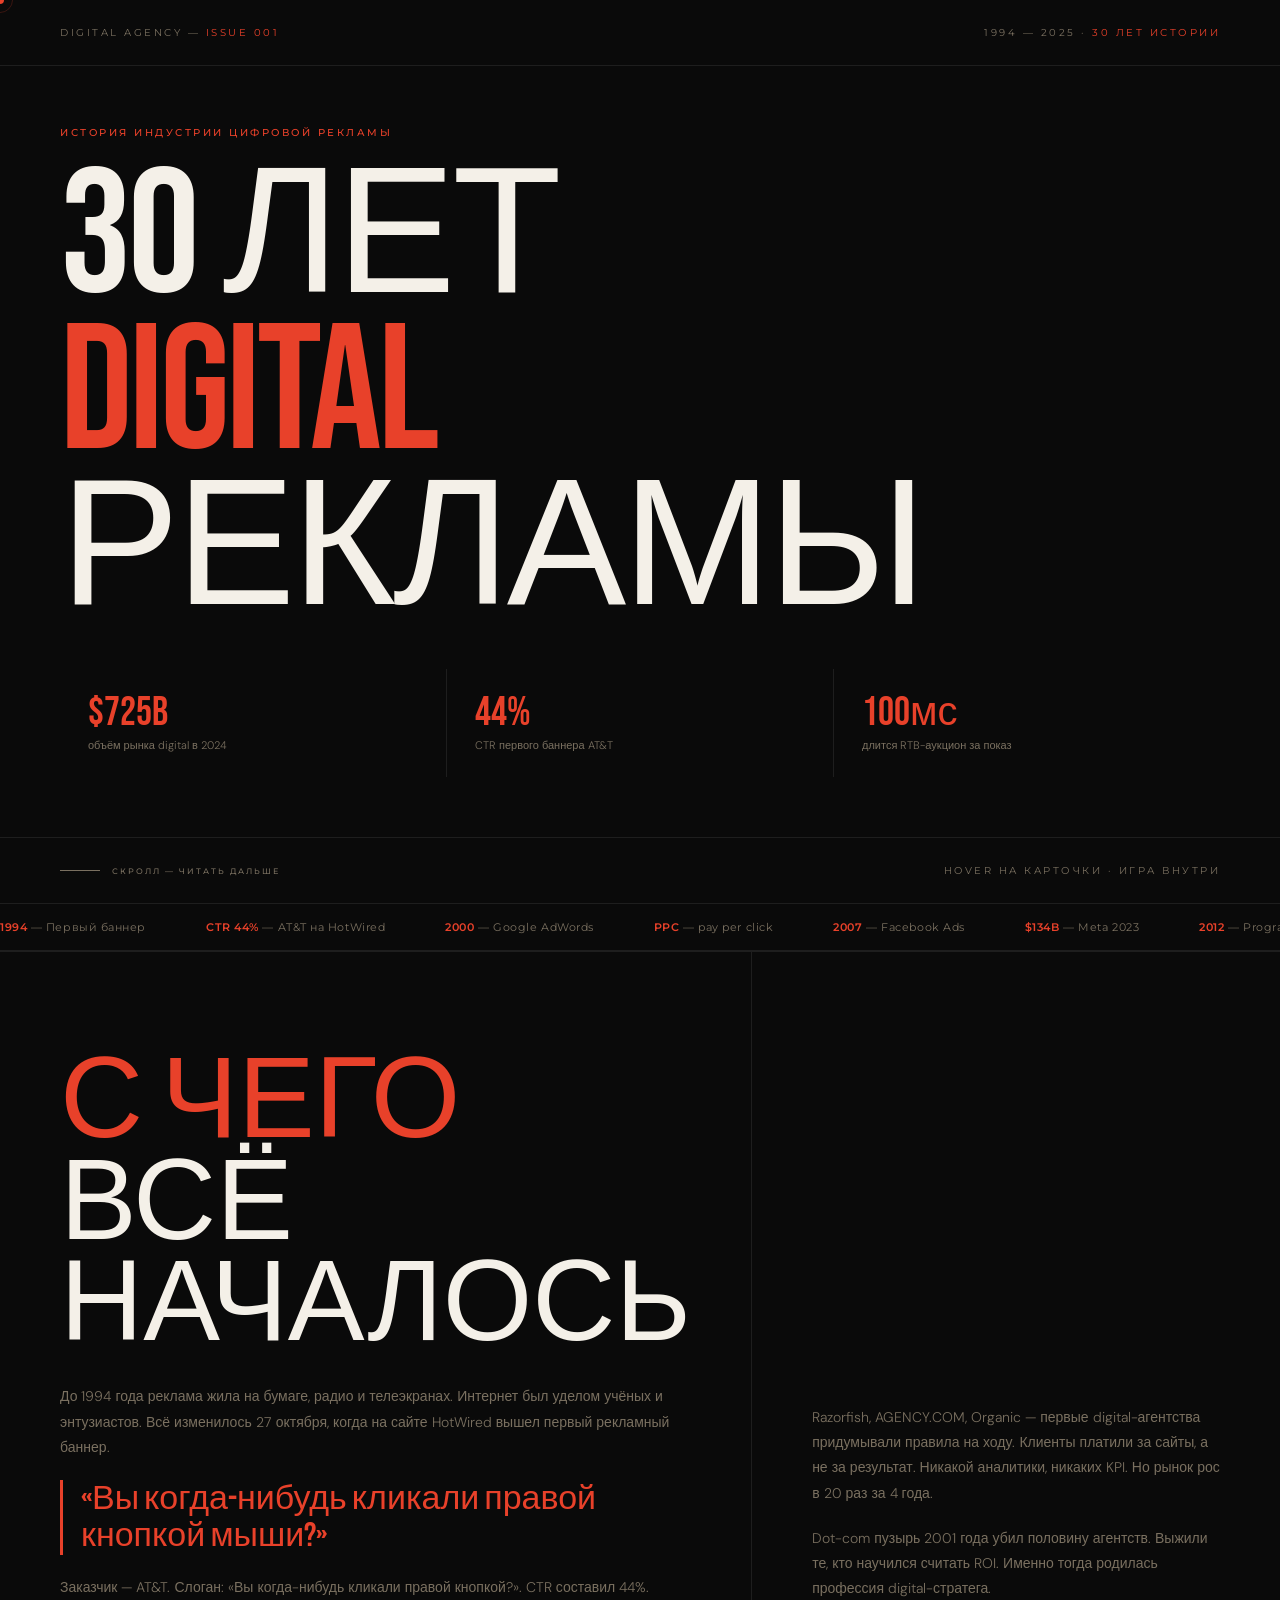
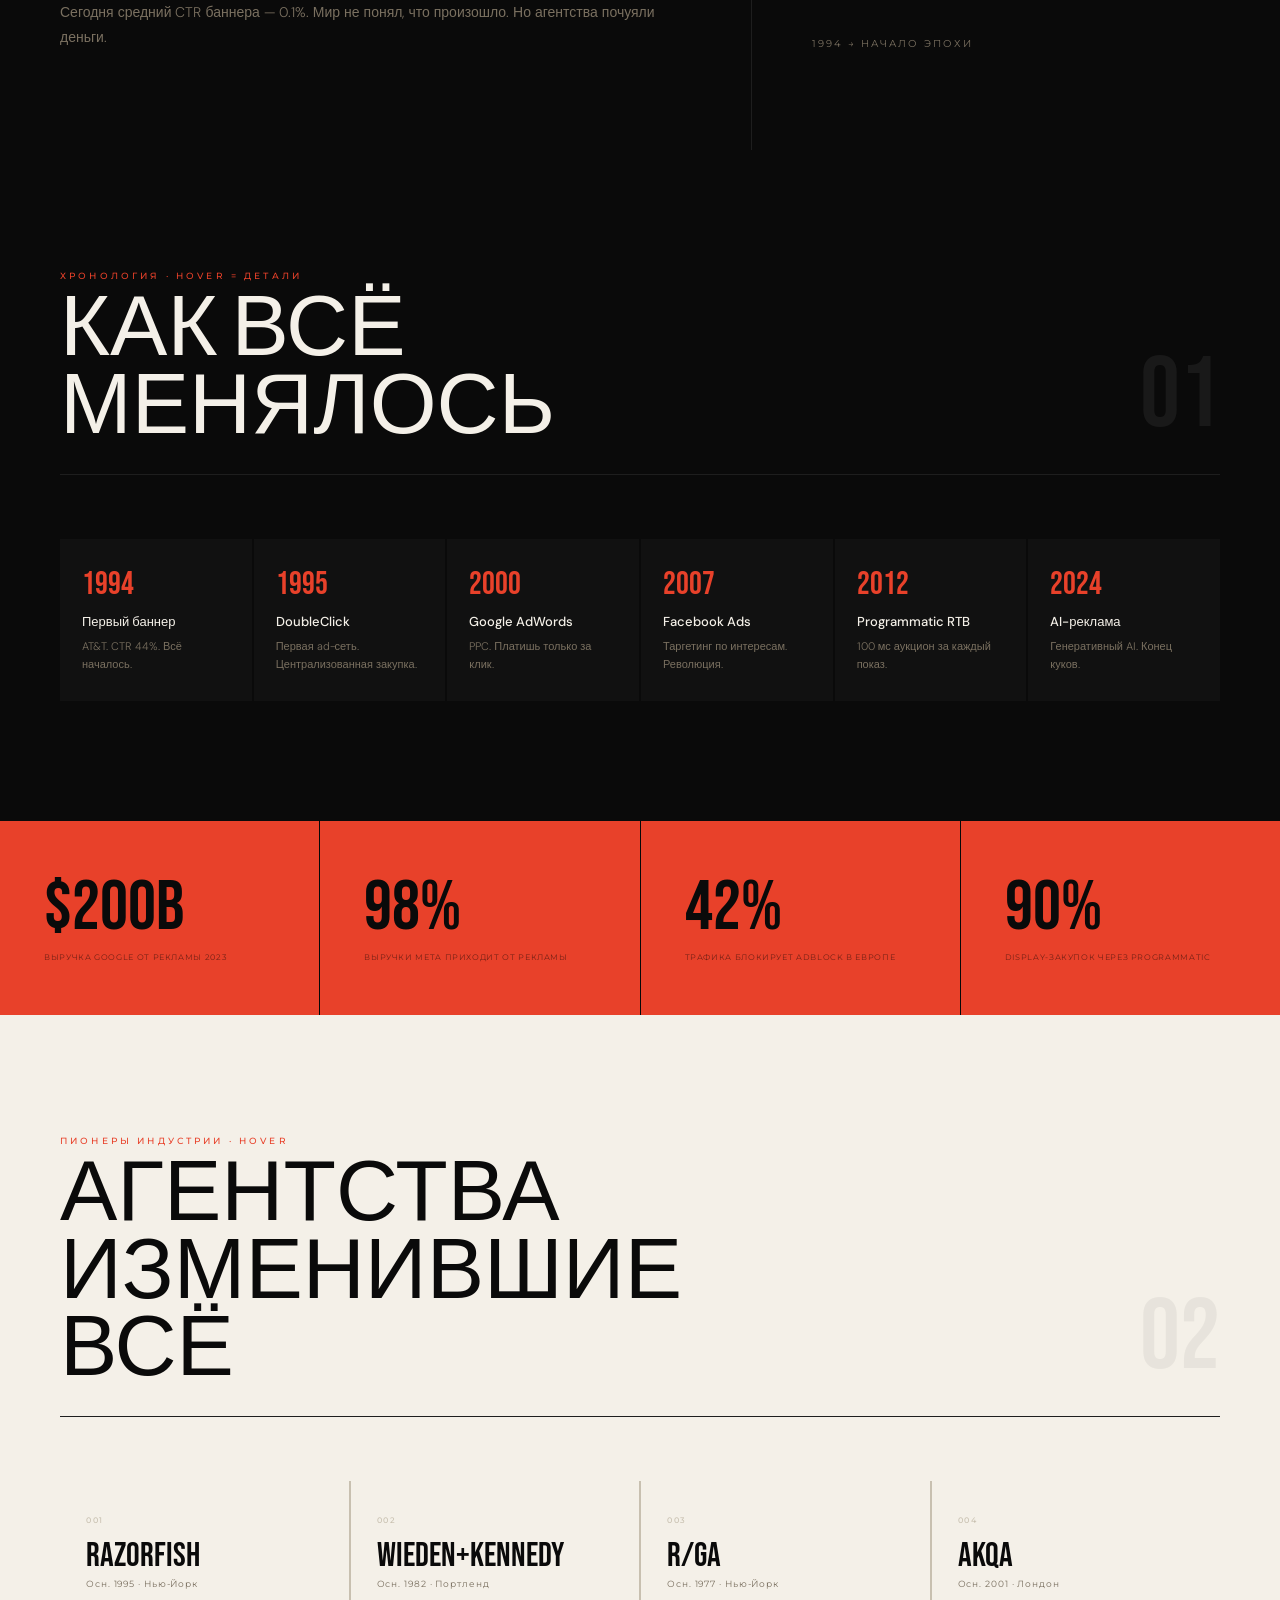
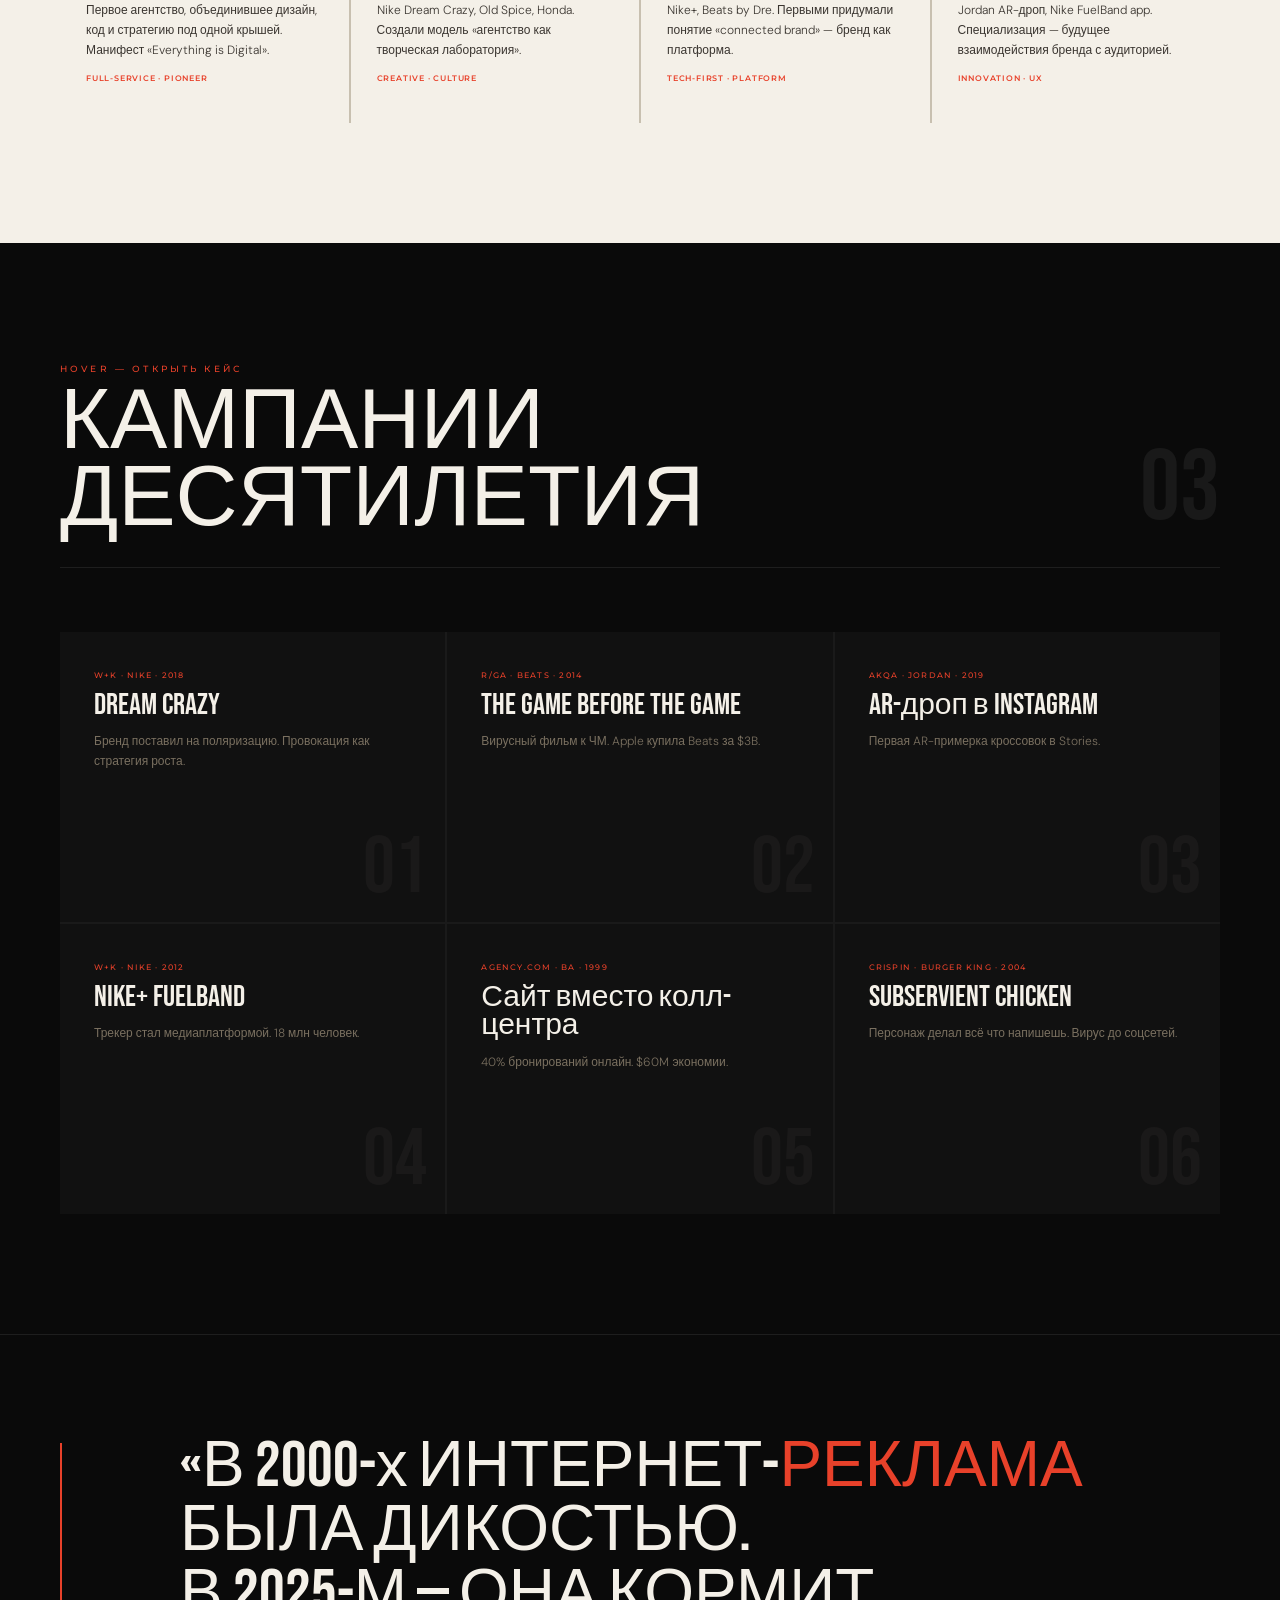
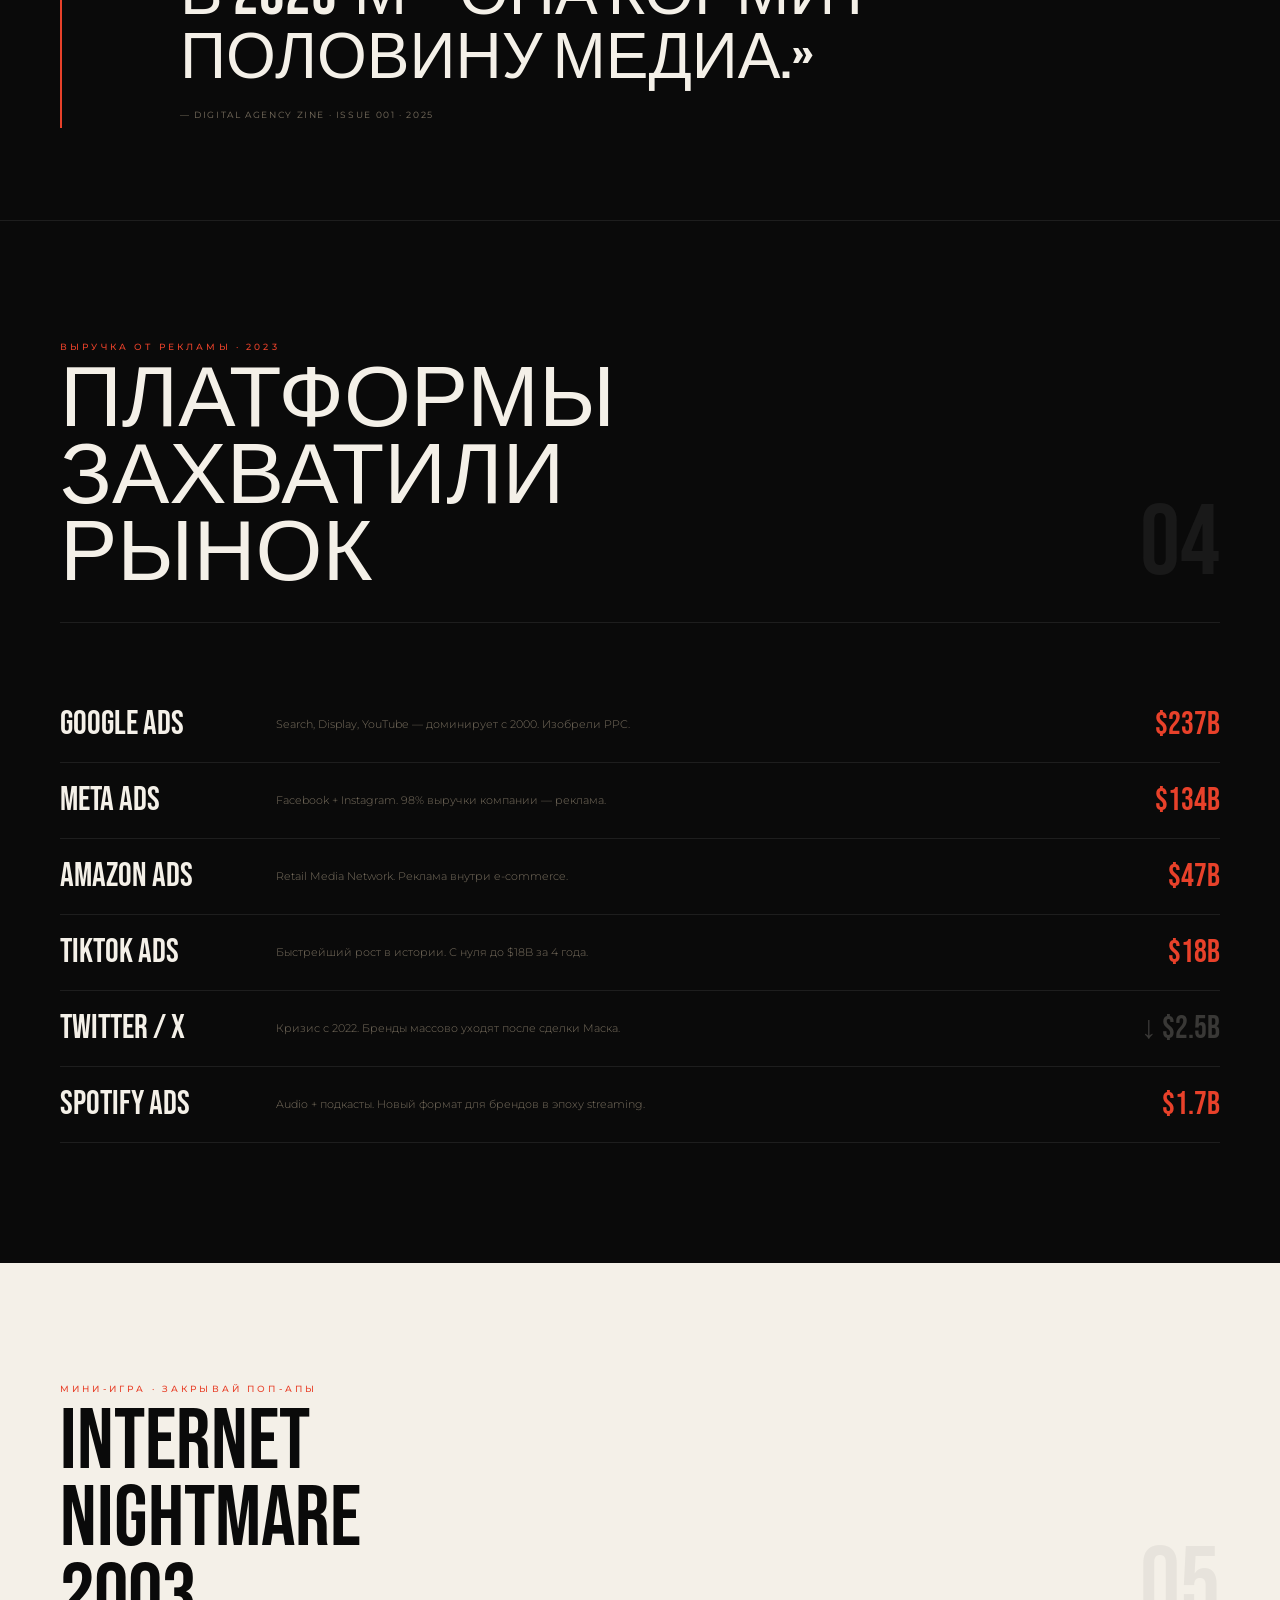
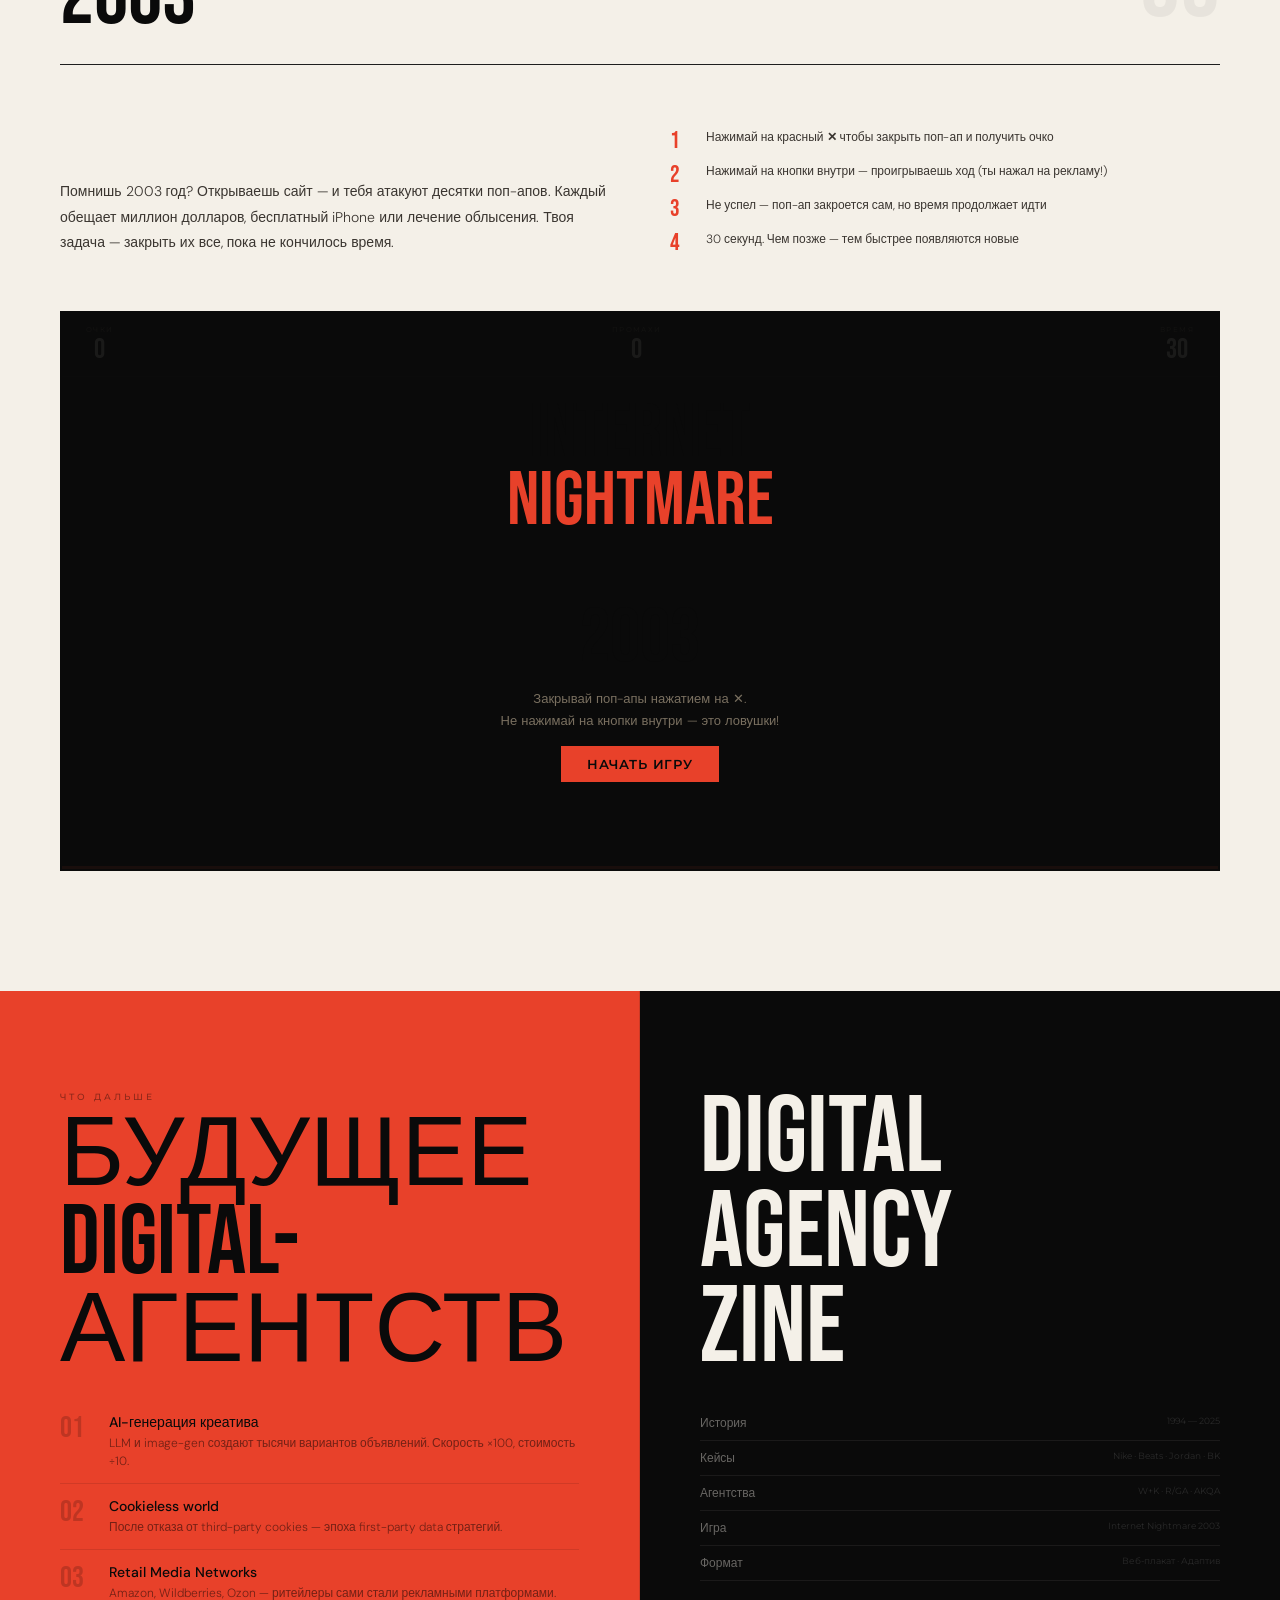
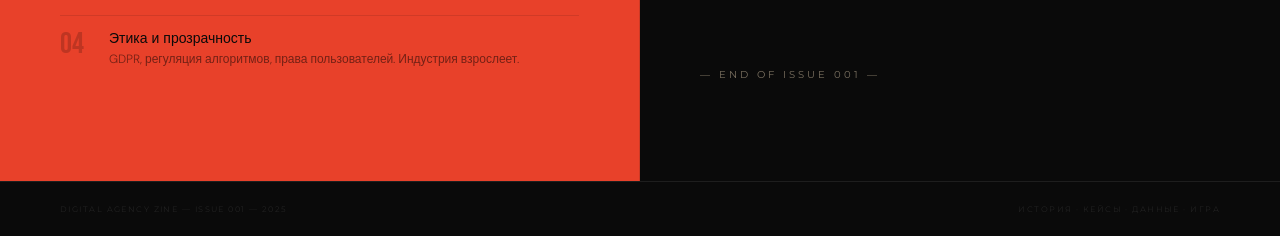
==== i1ndex.html @ 1507e6a8 "Rename index.html to i1ndex.html" ====
<!DOCTYPE html>
<html lang="ru">
<head>
<meta charset="UTF-8">
<meta name="viewport" content="width=device-width, initial-scale=1.0">
<title>30 лет Digital-рекламы</title>
<link href="https://fonts.googleapis.com/css2?family=Bebas+Neue&family=DM+Mono:wght@300;400;500&family=DM+Sans:ital,opsz,wght@0,9..40,300;0,9..40,400;0,9..40,500;1,9..40,300&family=Montserrat:wght@300;400;500;600&display=swap" rel="stylesheet">
<style>
/* ══ RESET ══ */
:root{--ink:#0a0a0a;--paper:#f4f0e8;--accent:#e8412a;--dim:#7a7060;--mid:#c8c0b0}
*{margin:0;padding:0;box-sizing:border-box}
html{scroll-behavior:smooth}
body{background:var(--ink);font-family:'DM Sans',sans-serif;color:var(--paper);overflow-x:hidden}

/* ══ CURSOR ══ */
.cur,.cur-t{position:fixed;border-radius:50%;pointer-events:none;z-index:9999;transform:translate(-50%,-50%)}
.cur{width:8px;height:8px;background:var(--accent);transition:width .18s,height .18s}
.cur.big{width:44px;height:44px;background:transparent;border:1.5px solid var(--accent)}
.cur-t{width:26px;height:26px;border:1px solid rgba(232,65,42,.22);transition:left .09s,top .09s}

/* ══ REVEAL ══ */
.rv{opacity:0;transform:translateY(26px);transition:opacity .7s,transform .7s}
.rv.on{opacity:1;transform:none}
.d1{transition-delay:.1s}.d2{transition-delay:.2s}.d3{transition-delay:.3s}
.d4{transition-delay:.4s}.d5{transition-delay:.5s}

/* ══ SHARED ══ */
.kicker{font-family:'Montserrat',sans-serif;font-size:9px;letter-spacing:.35em;color:var(--accent);text-transform:uppercase;margin-bottom:10px;font-weight:500}
.sec-title{font-family:'Bebas Neue',sans-serif;font-size:clamp(46px,7vw,86px);line-height:.9;color:var(--paper)}
.sec-hdr{display:flex;justify-content:space-between;align-items:flex-end;margin-bottom:64px;padding-bottom:28px;border-bottom:1px solid #1e1e1e}
.sec-num{font-family:'Bebas Neue',sans-serif;font-size:100px;color:#191919;line-height:1}
.body-t{font-size:14px;font-weight:300;line-height:1.8;color:var(--dim)}
.mono{font-family:'Montserrat',sans-serif;font-weight:400}

/* ══ HERO ══ */
.hero{min-height:100vh;display:flex;flex-direction:column}
.hero-bar{display:flex;justify-content:space-between;align-items:center;padding:26px 60px;border-bottom:1px solid #1e1e1e}
.hero-lbl{font-family:'Montserrat',sans-serif;font-size:10px;letter-spacing:.25em;color:var(--dim);text-transform:uppercase;font-weight:400}
.hero-lbl span{color:var(--accent)}
.hero-main{flex:1;display:flex;flex-direction:column;justify-content:center;padding:60px}
.hero-kick{font-family:'Montserrat',sans-serif;font-size:10px;letter-spacing:.25em;color:var(--accent);text-transform:uppercase;margin-bottom:22px;opacity:0;animation:fu .8s .2s forwards;font-weight:500}
.hero-h{font-family:'Bebas Neue',sans-serif;font-size:clamp(72px,14vw,198px);line-height:.87;letter-spacing:-.02em;color:var(--paper);opacity:0;animation:fu .9s .4s forwards}
.hero-h em{color:var(--accent);font-style:normal}
.hero-grid{margin-top:40px;display:grid;grid-template-columns:repeat(3,1fr);gap:1px;background:#1e1e1e;opacity:0;animation:fu .8s .7s forwards}
.hero-cell{background:var(--ink);padding:24px 28px}
.hero-cell-n{font-family:'Bebas Neue',sans-serif;font-size:40px;color:var(--accent);line-height:1}
.hero-cell-l{font-size:11px;font-weight:300;color:var(--dim);margin-top:4px;line-height:1.5}
.hero-foot{padding:26px 60px;border-top:1px solid #1e1e1e;display:flex;justify-content:space-between;align-items:center;opacity:0;animation:fu .6s 1s forwards}
.scroll-hint{font-family:'Montserrat',sans-serif;font-size:8px;letter-spacing:.25em;color:var(--dim);text-transform:uppercase;display:flex;align-items:center;gap:12px;font-weight:500}
.s-line{width:40px;height:1px;background:var(--dim);animation:sl 2s 1.5s infinite}
@keyframes sl{0%,100%{width:40px;opacity:1}50%{width:80px;opacity:.4}}
@keyframes fu{from{opacity:0;transform:translateY(22px)}to{opacity:1;transform:none}}

/* ══ INTRO SPLIT ══ */
.intro{display:grid;grid-template-columns:1fr 1fr;border-top:1px solid #1e1e1e}
.intro-l{padding:100px 60px;border-right:1px solid #1e1e1e}
.intro-r{padding:100px 60px;display:flex;flex-direction:column;justify-content:flex-end;gap:20px}
.big-q{font-family:'Bebas Neue',sans-serif;font-size:clamp(56px,9vw,120px);line-height:.88;margin-bottom:28px}
.big-q em{color:var(--accent);font-style:normal}
.pull{font-family:'Bebas Neue',sans-serif;font-size:clamp(20px,2.8vw,34px);line-height:1.1;color:var(--accent);border-left:3px solid var(--accent);padding-left:18px;margin:20px 0}

/* ══ TIMELINE ══ */
.tl-sec{padding:120px 60px}
.tl-grid{display:grid;grid-template-columns:repeat(6,1fr);gap:2px}
.tl-c{background:#111;padding:28px 22px;cursor:none;transition:background .3s;border-top:2px solid transparent}
.tl-c:hover{border-top-color:var(--accent);background:#181818}
.tl-y{font-family:'Bebas Neue',sans-serif;font-size:32px;color:var(--accent);line-height:1;margin-bottom:12px}
.tl-e{font-size:13px;font-weight:500;color:var(--paper);margin-bottom:8px}
.tl-d{font-size:11px;font-weight:300;color:var(--dim);line-height:1.6}

/* TL Popup */
.tlp{position:fixed;background:var(--paper);color:var(--ink);padding:30px;width:310px;z-index:500;display:none;box-shadow:0 20px 60px rgba(0,0,0,.6);pointer-events:none}
.tlp.on{display:block}
.tlp-y{font-family:'Bebas Neue',sans-serif;font-size:50px;color:var(--accent);line-height:1}
.tlp-t{font-family:'Bebas Neue',sans-serif;font-size:22px;color:var(--ink);margin-bottom:10px}
.tlp-b{font-size:12px;font-weight:300;line-height:1.7;color:#3a3530}
.tlp-tag{font-family:'Montserrat',sans-serif;font-size:8px;letter-spacing:.2em;color:var(--accent);text-transform:uppercase;margin-top:14px;font-weight:500}

/* ══ STATS BAND ══ */
.sband{display:grid;grid-template-columns:repeat(4,1fr);gap:1px;background:rgba(0,0,0,.2)}
.sc{background:var(--accent);padding:52px 44px;cursor:none;transition:background .3s}
.sc:hover{background:#d03020}
.sc-n{font-family:'Bebas Neue',sans-serif;font-size:clamp(44px,6vw,70px);color:var(--ink);line-height:1}
.sc-l{font-family:'Montserrat',sans-serif;font-size:8px;color:rgba(0,0,0,.5);text-transform:uppercase;letter-spacing:.08em;margin-top:8px;line-height:1.5;font-weight:400}

/* ══ AGENCIES ══ */
.ag-sec{padding:120px 60px;background:var(--paper);color:var(--ink)}
.ag-sec .sec-title{color:var(--ink)}
.ag-sec .sec-num{color:rgba(0,0,0,.05)}
.ag-grid{display:grid;grid-template-columns:repeat(4,1fr);gap:2px;background:var(--mid)}
.ag-c{background:var(--paper);padding:34px 26px;cursor:none;border-bottom:3px solid transparent;transition:all .3s}
.ag-c:hover{background:var(--ink);border-bottom-color:var(--accent)}
.ag-c:hover .ag-name{color:var(--paper)}
.ag-c:hover .ag-desc{color:rgba(244,240,232,.55)}
.ag-c:hover .ag-year{color:var(--dim)}
.ag-num{font-family:'Montserrat',sans-serif;font-size:8px;color:var(--mid);letter-spacing:.2em;margin-bottom:14px;font-weight:500}
.ag-name{font-family:'Bebas Neue',sans-serif;font-size:clamp(22px,2.8vw,34px);line-height:1;color:var(--ink);margin-bottom:5px;transition:color .3s}
.ag-year{font-family:'Montserrat',sans-serif;font-size:9px;color:var(--dim);letter-spacing:.1em;margin-bottom:12px;transition:color .3s;font-weight:400}
.ag-desc{font-size:12px;font-weight:300;line-height:1.65;color:#3a3530;transition:color .3s}
.ag-tag{display:inline-block;margin-top:12px;font-family:'Montserrat',sans-serif;font-size:8px;color:var(--accent);letter-spacing:.1em;text-transform:uppercase;font-weight:600}

/* ══ CASES ══ */
.cases-sec{padding:120px 60px}
.c-grid{display:grid;grid-template-columns:repeat(3,1fr);gap:2px;background:#1a1a1a}
.cc{background:#111;padding:38px 34px;cursor:none;position:relative;overflow:hidden;min-height:290px}
.cc-rev{position:absolute;inset:0;background:var(--accent);color:var(--ink);padding:34px;transform:translateY(100%);transition:transform .44s cubic-bezier(.16,1,.3,1);display:flex;flex-direction:column;justify-content:space-between}
.cc:hover .cc-rev,.cc.op .cc-rev{transform:none}
.cc-bgn{font-family:'Bebas Neue',sans-serif;font-size:80px;color:rgba(244,240,232,.04);line-height:1;position:absolute;bottom:14px;right:18px}
.cc-tag{font-family:'Montserrat',sans-serif;font-size:8px;letter-spacing:.15em;color:var(--accent);text-transform:uppercase;margin-bottom:11px;font-weight:500}
.cc-title{font-family:'Bebas Neue',sans-serif;font-size:clamp(20px,2.4vw,30px);line-height:.95;margin-bottom:13px;color:var(--paper)}
.cc-teaser{font-size:12px;font-weight:300;line-height:1.65;color:var(--dim)}
.cc-rev-tag{font-family:'Montserrat',sans-serif;font-size:8px;color:rgba(0,0,0,.45);letter-spacing:.15em;text-transform:uppercase;margin-bottom:8px;font-weight:500}
.cc-rev-title{font-family:'Bebas Neue',sans-serif;font-size:clamp(22px,2.8vw,36px);line-height:.9;color:var(--ink);margin-bottom:12px}
.cc-rev-body{font-size:12px;font-weight:300;line-height:1.7;color:rgba(0,0,0,.65)}
.cc-mets{display:flex;gap:18px;padding-top:14px;border-top:1px solid rgba(0,0,0,.18)}
.cc-m-n{font-family:'Bebas Neue',sans-serif;font-size:26px;color:var(--ink);line-height:1}
.cc-m-l{font-family:'Montserrat',sans-serif;font-size:8px;color:rgba(0,0,0,.45);text-transform:uppercase;margin-top:2px;font-weight:500}

/* ══ QUOTE BREAK ══ */
.quote-break{padding:100px 60px;display:grid;grid-template-columns:80px 1fr;gap:40px;align-items:start;border-top:1px solid #1e1e1e;border-bottom:1px solid #1e1e1e}
.qb-line{width:2px;height:100%;background:var(--accent);margin-top:8px}
.qb-text{font-family:'Bebas Neue',sans-serif;font-size:clamp(36px,5vw,70px);line-height:1;color:var(--paper)}
.qb-text em{color:var(--accent);font-style:normal}
.qb-src{font-family:'Montserrat',sans-serif;font-size:9px;color:var(--dim);letter-spacing:.18em;text-transform:uppercase;margin-top:18px;font-weight:400}

/* ══ PLATFORMS ══ */
.plat-sec{padding:120px 60px}
.plat-list{display:flex;flex-direction:column}
.plat-row{display:grid;grid-template-columns:180px 1fr auto;align-items:center;padding:18px 0;border-bottom:1px solid #1e1e1e;gap:36px;cursor:none;transition:padding-left .3s}
.plat-row:hover{padding-left:10px}
.plat-row:hover .p-name{color:var(--accent)}
.p-name{font-family:'Bebas Neue',sans-serif;font-size:clamp(20px,2.8vw,34px);color:var(--paper);line-height:1;transition:color .3s}
.p-sub{font-size:11px;font-weight:300;color:var(--dim);line-height:1.5;font-family:'Montserrat',sans-serif}
.p-rev{font-family:'Bebas Neue',sans-serif;font-size:clamp(18px,2.6vw,32px);color:var(--accent);white-space:nowrap}

/* ══════════════════════════════════════
   POPUP GAME
══════════════════════════════════════ */
.game-sec{padding:120px 60px;background:var(--paper);color:var(--ink)}
.game-sec .sec-title{color:var(--ink)}
.game-sec .sec-num{color:rgba(0,0,0,.05)}
.game-intro{display:grid;grid-template-columns:1fr 1fr;gap:60px;margin-bottom:56px;align-items:end}
.game-desc{font-size:14px;font-weight:300;line-height:1.8;color:#3a3530}
.game-rules{display:flex;flex-direction:column;gap:10px}
.g-rule{display:flex;gap:14px;align-items:flex-start;font-size:12px;font-weight:300;color:#3a3530}
.g-rnum{font-family:'Bebas Neue',sans-serif;font-size:24px;color:var(--accent);line-height:1;min-width:22px}

/* Arena */
.arena{position:relative;background:var(--ink);height:560px;overflow:hidden;border:2px solid var(--ink)}
.arena-bg{position:absolute;inset:0;background-image:linear-gradient(rgba(244,240,232,.018) 1px,transparent 1px),linear-gradient(90deg,rgba(244,240,232,.018) 1px,transparent 1px);background-size:44px 44px}
.hud{position:absolute;top:0;left:0;right:0;display:flex;justify-content:space-between;align-items:center;padding:12px 24px;background:rgba(10,10,10,.96);border-bottom:1px solid #1e1e1e;z-index:10}
.hud-item{display:flex;flex-direction:column;align-items:center;gap:2px}
.hud-lbl{font-family:'Montserrat',sans-serif;font-size:7px;letter-spacing:.2em;color:var(--dim);text-transform:uppercase;font-weight:500}
.hud-val{font-family:'Bebas Neue',sans-serif;font-size:28px;color:var(--paper);line-height:1}
.hud-val.red{color:var(--accent)}
.g-btn{font-family:'Montserrat',sans-serif;font-size:13px;background:var(--accent);color:var(--ink);border:none;padding:10px 26px;cursor:pointer;letter-spacing:.06em;font-weight:600;transition:background .2s;text-transform:uppercase}
.g-btn:hover{background:#c52e1a}
.g-btn.out{background:transparent;color:var(--paper);border:1px solid #2a2a2a}
.g-btn.out:hover{border-color:var(--accent);color:var(--accent)}

/* Fake popups */
.fp{position:absolute;background:var(--paper);color:var(--ink);padding:14px;width:206px;box-shadow:4px 4px 0 rgba(0,0,0,.55);cursor:default;animation:pIn .18s ease;z-index:5;user-select:none}
@keyframes pIn{from{transform:scale(.55);opacity:0}to{transform:scale(1);opacity:1}}
.fp-bar{display:flex;justify-content:space-between;align-items:center;background:var(--ink);padding:5px 8px;margin:-14px -14px 11px}
.fp-bar-t{font-family:'Montserrat',sans-serif;font-size:7px;color:var(--dim);letter-spacing:.08em;text-transform:uppercase;font-weight:500}
.fp-x{width:16px;height:16px;background:var(--accent);color:var(--ink);font-size:10px;font-weight:900;display:flex;align-items:center;justify-content:center;cursor:pointer;flex-shrink:0;transition:transform .12s}
.fp-x:hover{transform:scale(1.2)}
.fp-body{font-size:11px;line-height:1.5;color:#3a3530;margin-bottom:9px}
.fp-cta{width:100%;background:var(--accent);color:var(--ink);border:none;padding:7px;font-family:'Montserrat',sans-serif;font-size:8px;letter-spacing:.1em;text-transform:uppercase;cursor:pointer;transition:background .2s;font-weight:600}
.fp-cta:hover{background:#c52e1a}
.fp.shake{animation:shk .28s ease}
@keyframes shk{0%,100%{transform:translateX(0)}25%{transform:translateX(-7px)}75%{transform:translateX(7px)}}
.fp.dying{animation:pOut .2s ease forwards;pointer-events:none}
@keyframes pOut{to{transform:scale(.35) rotate(6deg);opacity:0}}

/* Overlays */
.g-ov{position:absolute;inset:0;z-index:20;display:flex;flex-direction:column;align-items:center;justify-content:center;background:rgba(10,10,10,.93);gap:14px}
.g-ov-title{font-family:'Bebas Neue',sans-serif;font-size:clamp(46px,7vw,76px);line-height:.9;text-align:center}
.g-ov-title em{color:var(--accent);font-style:normal;display:block}
.g-ov-body{font-size:13px;font-weight:300;color:var(--dim);text-align:center;max-width:330px;line-height:1.7}
.g-scores{display:flex;gap:44px;margin:10px 0}
.g-si{text-align:center}
.g-si-n{font-family:'Bebas Neue',sans-serif;font-size:52px;color:var(--accent);line-height:1}
.g-si-l{font-family:'Montserrat',sans-serif;font-size:8px;color:var(--dim);letter-spacing:.18em;text-transform:uppercase;font-weight:500}
.g-grade{font-size:12px;font-weight:300;color:rgba(244,240,232,.55);text-align:center;max-width:320px;font-style:italic;font-family:'Montserrat',sans-serif;line-height:1.6}
.miss-fl{position:absolute;inset:0;background:rgba(232,65,42,.1);pointer-events:none;z-index:15;opacity:0;transition:opacity .08s}
.miss-fl.on{opacity:1}
.t-wrap{position:absolute;bottom:0;left:0;right:0;height:3px;background:#1a1a1a;z-index:10}
.t-bar{height:100%;background:var(--accent);transition:width .1s linear}
.s-pop{position:absolute;font-family:'Bebas Neue',sans-serif;font-size:26px;color:var(--accent);pointer-events:none;z-index:20;animation:sFly .65s ease forwards}
@keyframes sFly{0%{opacity:1;transform:translateY(0)}100%{opacity:0;transform:translateY(-42px)}}

/* ══ DATA SCROLLTEXT ══ */
.scroll-ticker{overflow:hidden;border-top:1px solid #1e1e1e;border-bottom:1px solid #1e1e1e;padding:16px 0;background:var(--ink)}
.ticker-inner{display:flex;gap:60px;white-space:nowrap;animation:tick 22s linear infinite}
.ticker-inner:hover{animation-play-state:paused}
.t-item{font-family:'Bebas Neue',sans-serif;font-size:18px;color:var(--dim);letter-spacing:.08em}
.t-item em{color:var(--accent);font-style:normal}
@keyframes tick{from{transform:translateX(0)}to{transform:translateX(-50%)}}

/* ══ FUTURE ══ */
.future-sec{display:grid;grid-template-columns:1fr 1fr;min-height:80vh}
.fut-l{padding:100px 60px;background:var(--accent);color:var(--ink);display:flex;flex-direction:column;justify-content:space-between;border-right:1px solid rgba(0,0,0,.12)}
.fut-title{font-family:'Bebas Neue',sans-serif;font-size:clamp(50px,8vw,98px);line-height:.9;color:var(--ink)}
.fut-items{display:flex;flex-direction:column;margin-top:24px}
.fi{display:flex;gap:15px;padding:13px 0;border-bottom:1px solid rgba(0,0,0,.1);cursor:none;transition:padding-left .3s}
.fi:hover{padding-left:8px}
.fi:last-child{border-bottom:none}
.fi-n{font-family:'Bebas Neue',sans-serif;font-size:30px;color:rgba(0,0,0,.18);line-height:1;min-width:34px}
.fi-name{font-size:14px;font-weight:500;color:var(--ink);margin-bottom:3px}
.fi-desc{font-size:12px;font-weight:300;color:rgba(0,0,0,.5);line-height:1.5}
.fut-r{padding:100px 60px;background:var(--ink);display:flex;flex-direction:column;justify-content:space-between}
.credits-t{font-family:'Bebas Neue',sans-serif;font-size:clamp(50px,9vw,108px);line-height:.88;color:var(--paper);margin-bottom:30px}
.cr-line{display:flex;justify-content:space-between;padding:9px 0;border-bottom:1px solid rgba(244,240,232,.07);font-size:12px;font-weight:300;color:rgba(244,240,232,.4)}
.cr-line span{font-family:'Montserrat',sans-serif;font-size:9px;color:#2a2a2a;font-weight:400}
.ticker-inner:hover{animation-play-state:paused}
.t-item{font-family:'Montserrat',sans-serif;font-size:11px;color:var(--dim);letter-spacing:.05em;font-weight:400}
.t-item em{color:var(--accent);font-style:normal;font-weight:600}
@keyframes tick{from{transform:translateX(0)}to{transform:translateX(-50%)}}
/* FUTURE */
.future-sec{display:grid;grid-template-columns:1fr 1fr;min-height:80vh}
.fut-l{padding:100px 60px;background:var(--accent);color:var(--ink);display:flex;flex-direction:column;justify-content:space-between;border-right:1px solid rgba(0,0,0,.12)}
.fut-title{font-family:'Bebas Neue',sans-serif;font-size:clamp(50px,8vw,98px);line-height:.9;color:var(--ink)}
.fut-items{display:flex;flex-direction:column;margin-top:24px}
.fi{display:flex;gap:15px;padding:13px 0;border-bottom:1px solid rgba(0,0,0,.1);cursor:none;transition:padding-left .3s}
.fi:hover{padding-left:8px}
.fi:last-child{border-bottom:none}
.fi-n{font-family:'Bebas Neue',sans-serif;font-size:30px;color:rgba(0,0,0,.18);line-height:1;min-width:34px}
.fi-name{font-size:14px;font-weight:500;color:var(--ink);margin-bottom:3px}
.fi-desc{font-size:12px;font-weight:300;color:rgba(0,0,0,.5);line-height:1.5}
.fut-r{padding:100px 60px;background:var(--ink);display:flex;flex-direction:column;justify-content:space-between}
.credits-t{font-family:'Bebas Neue',sans-serif;font-size:clamp(50px,9vw,108px);line-height:.88;color:var(--paper);margin-bottom:30px}
.cr-line{display:flex;justify-content:space-between;padding:9px 0;border-bottom:1px solid rgba(244,240,232,.07);font-size:12px;font-weight:300;color:rgba(244,240,232,.4)}
.footer-bar{padding:22px 60px;border-top:1px solid #1e1e1e;display:flex;justify-content:space-between}
.footer-bar p{font-family:'Montserrat',sans-serif;font-size:8px;color:#222;letter-spacing:.18em;text-transform:uppercase;font-weight:400}

/* ══ TABLET ══ */
/* ══════════════════════════════
   TABLET — iPad (768px – 1024px)
══════════════════════════════ */
@media(max-width:1024px){
  /* Hero */
  .hero-bar{padding:22px 40px}
  .hero-main{padding:48px 40px}
  .hero-foot{padding:22px 40px}
  .hero-h{font-size:clamp(64px,12vw,120px)}
  .hero-grid{grid-template-columns:repeat(3,1fr)}

  /* Intro split → одна колонка */
  .intro{grid-template-columns:1fr}
  .intro-l{padding:80px 40px;border-right:none;border-bottom:1px solid #1e1e1e}
  .intro-r{padding:60px 40px}
  .big-q{font-size:clamp(52px,9vw,88px)}

  /* Секции — меньше отступ */
  .tl-sec,.cases-sec,.ag-sec,.plat-sec,.game-sec{padding:80px 40px}
  .quote-break{padding:80px 40px}

  /* Timeline → 3 колонки */
  .tl-grid{grid-template-columns:repeat(3,1fr)}

  /* Stats → 2 колонки */
  .sband{grid-template-columns:1fr 1fr}
  .sc{padding:44px 36px}

  /* Agencies → 2 колонки */
  .ag-grid{grid-template-columns:1fr 1fr}

  /* Cases → 2 колонки */
  .c-grid{grid-template-columns:1fr 1fr}
  .cc{min-height:270px}

  /* Game */
  .game-intro{grid-template-columns:1fr;gap:28px}
  .arena{height:500px}

  /* Platforms */
  .plat-row{grid-template-columns:150px 1fr auto;gap:20px}

  /* Future → одна колонка */
  .future-sec{grid-template-columns:1fr}
  .fut-l{padding:80px 40px;border-right:none;border-bottom:1px solid rgba(0,0,0,.12)}
  .fut-r{padding:80px 40px}

  /* Footer */
  .footer-bar{padding:20px 40px}

  /* Sec header — убираем большой номер */
  .sec-num{font-size:72px}
}

/* ══════════════════════════════
   MOBILE — iPhone (≤ 767px)
══════════════════════════════ */
@media(max-width:767px){
  /* Cursor off */
  .cur,.cur-t{display:none}
  body{cursor:auto}

  /* Hero */
  .hero-bar{padding:14px 20px;flex-wrap:wrap;gap:6px}
  .hero-main{padding:36px 20px}
  .hero-h{font-size:clamp(60px,18vw,96px);line-height:.88}
  .hero-grid{grid-template-columns:1fr 1fr}
  .hero-cell{padding:18px 16px}
  .hero-cell-n{font-size:32px}
  .hero-foot{padding:14px 20px;flex-direction:column;align-items:flex-start;gap:8px}

  /* Intro */
  .intro-l,.intro-r{padding:52px 20px}
  .big-q{font-size:clamp(44px,14vw,72px)}
  .pull{font-size:clamp(18px,5vw,24px)}

  /* Ticker */
  .t-item{font-size:10px}

  /* Секции */
  .tl-sec,.cases-sec,.ag-sec,.plat-sec,.game-sec{padding:52px 20px}
  .quote-break{padding:52px 20px;grid-template-columns:28px 1fr;gap:16px}
  .qb-text{font-size:clamp(26px,7vw,42px)}

  /* Section header */
  .sec-hdr{flex-direction:column;align-items:flex-start;gap:4px;margin-bottom:40px}
  .sec-num{font-size:56px;line-height:1}
  .sec-title{font-size:clamp(38px,10vw,60px)}

  /* Timeline → 1 колонка */
  .tl-grid{grid-template-columns:1fr}
  .tl-c{padding:20px 16px;display:grid;grid-template-columns:56px 1fr;gap:14px;align-items:start}
  .tl-y{font-size:26px;margin-bottom:0}
  .tlp{width:calc(100vw - 24px);left:12px!important}

  /* Stats → 2 колонки */
  .sband{grid-template-columns:1fr 1fr}
  .sc{padding:28px 16px}
  .sc-n{font-size:clamp(36px,10vw,52px)}

  /* Agencies → 1 колонка */
  .ag-grid{grid-template-columns:1fr}
  .ag-c{padding:28px 20px}

  /* Cases → 1 колонка */
  .c-grid{grid-template-columns:1fr}
  .cc{min-height:240px;padding:28px 20px}
  /* На мобиле раскрытие по тапу */
  .cc-rev{transition:transform .35s ease}

  /* Game */
  .game-intro{grid-template-columns:1fr;gap:24px}
  .arena{height:420px}
  .hud{padding:10px 16px}
  .hud-val{font-size:22px}
  .g-btn{font-size:12px;padding:9px 20px}
  .fp{width:180px}

  /* Platforms */
  .plat-row{grid-template-columns:1fr auto;gap:12px;padding:14px 0}
  .p-sub{display:none}
  .p-name{font-size:clamp(18px,5vw,26px)}
  .p-rev{font-size:clamp(16px,5vw,24px)}

  /* Future */
  .future-sec{grid-template-columns:1fr}
  .fut-l{padding:52px 20px;border-right:none;border-bottom:1px solid rgba(0,0,0,.12)}
  .fut-r{padding:52px 20px}
  .credits-t{font-size:clamp(44px,12vw,72px)}

  /* Footer */
  .footer-bar{flex-direction:column;gap:6px;padding:14px 20px}
}
</style>
</head>
<body>

<!-- Custom cursor -->
<div class="cur" id="cur"></div>
<div class="cur-t" id="curT"></div>

<!-- TL Popup -->
<div class="tlp" id="tlp">
  <div class="tlp-y" id="tlp-y"></div>
  <div class="tlp-t" id="tlp-t"></div>
  <div class="tlp-b" id="tlp-b"></div>
  <div class="tlp-tag" id="tlp-tag"></div>
</div>

<!-- ═══════════ HERO ═══════════ -->
<section class="hero">
  <div class="hero-bar">
    <div class="hero-lbl">Digital Agency — <span>Issue 001</span></div>
    <div class="hero-lbl">1994 — 2025 · <span>30 лет истории</span></div>
  </div>
  <div class="hero-main">
    <div class="hero-kick">История индустрии цифровой рекламы</div>
    <div class="hero-h">30 ЛЕТ<br><em>DIGITAL</em><br>РЕКЛАМЫ</div>
    <div class="hero-grid">
      <div class="hero-cell"><div class="hero-cell-n">$725B</div><div class="hero-cell-l">объём рынка digital в 2024</div></div>
      <div class="hero-cell"><div class="hero-cell-n">44%</div><div class="hero-cell-l">CTR первого баннера AT&T</div></div>
      <div class="hero-cell"><div class="hero-cell-n">100мс</div><div class="hero-cell-l">длится RTB-аукцион за показ</div></div>
    </div>
  </div>
  <div class="hero-foot">
    <div class="scroll-hint"><div class="s-line"></div>Скролл — читать дальше</div>
    <div class="hero-lbl">Hover на карточки · игра внутри</div>
  </div>
</section>

<!-- ═══════════ TICKER ═══════════ -->
<div class="scroll-ticker">
  <div class="ticker-inner">
    <span class="t-item"><em>1994</em> — Первый баннер</span>
    <span class="t-item"><em>CTR 44%</em> — AT&T на HotWired</span>
    <span class="t-item"><em>2000</em> — Google AdWords</span>
    <span class="t-item"><em>PPC</em> — pay per click</span>
    <span class="t-item"><em>2007</em> — Facebook Ads</span>
    <span class="t-item"><em>$134B</em> — Meta 2023</span>
    <span class="t-item"><em>2012</em> — Programmatic RTB</span>
    <span class="t-item"><em>100мс</em> — один аукцион</span>
    <span class="t-item"><em>90%</em> — display через programmatic</span>
    <span class="t-item"><em>2024</em> — AI-генерация</span>
    <span class="t-item"><em>Cookieless</em> — новая эпоха</span>
    <span class="t-item"><em>$725B</em> — рынок 2024</span>
    <!-- repeat for seamless loop -->
    <span class="t-item"><em>1994</em> — Первый баннер</span>
    <span class="t-item"><em>CTR 44%</em> — AT&T на HotWired</span>
    <span class="t-item"><em>2000</em> — Google AdWords</span>
    <span class="t-item"><em>PPC</em> — pay per click</span>
    <span class="t-item"><em>2007</em> — Facebook Ads</span>
    <span class="t-item"><em>$134B</em> — Meta 2023</span>
    <span class="t-item"><em>2012</em> — Programmatic RTB</span>
    <span class="t-item"><em>100мс</em> — один аукцион</span>
    <span class="t-item"><em>90%</em> — display через programmatic</span>
    <span class="t-item"><em>2024</em> — AI-генерация</span>
    <span class="t-item"><em>Cookieless</em> — новая эпоха</span>
    <span class="t-item"><em>$725B</em> — рынок 2024</span>
  </div>
</div>

<!-- ═══════════ INTRO SPLIT ═══════════ -->
<div class="intro">
  <div class="intro-l">
    <div class="big-q rv"><em>С ЧЕГО</em><br>ВСЁ<br>НАЧАЛОСЬ</div>
    <p class="body-t rv d1">До 1994 года реклама жила на бумаге, радио и телеэкранах. Интернет был уделом учёных и энтузиастов. Всё изменилось 27 октября, когда на сайте HotWired вышел первый рекламный баннер.</p>
    <div class="pull rv d2">«Вы когда-нибудь кликали правой кнопкой мыши?»</div>
    <p class="body-t rv d3">Заказчик — AT&T. Слоган: «Вы когда-нибудь кликали правой кнопкой?». CTR составил 44%. Сегодня средний CTR баннера — 0.1%. Мир не понял, что произошло. Но агентства почуяли деньги.</p>
  </div>
  <div class="intro-r">
    <p class="body-t rv">Razorfish, AGENCY.COM, Organic — первые digital-агентства придумывали правила на ходу. Клиенты платили за сайты, а не за результат. Никакой аналитики, никаких KPI. Но рынок рос в 20 раз за 4 года.</p>
    <p class="body-t rv d1">Dot-com пузырь 2001 года убил половину агентств. Выжили те, кто научился считать ROI. Именно тогда родилась профессия digital-стратега.</p>
    <div class="mono rv d2" style="font-size:10px;letter-spacing:.2em;color:var(--dim);text-transform:uppercase;margin-top:16px">1994 → Начало эпохи</div>
  </div>
</div>

<!-- ═══════════ TIMELINE ═══════════ -->
<section class="tl-sec">
  <div class="sec-hdr rv">
    <div><div class="kicker">Хронология · hover = детали</div><div class="sec-title">КАК ВСЁ<br>МЕНЯЛОСЬ</div></div>
    <div class="sec-num">01</div>
  </div>
  <div class="tl-grid">
    <div class="tl-c rv" data-y="1994" data-e="Первый баннер" data-b="27 октября AT&T разместил баннер 468×60 пикселей на HotWired. CTR — 44%. Этан Цукерман придумал pop-up рекламу и позже публично извинился за это." data-t="Display · HotWired · AT&T">
      <div class="tl-y">1994</div><div class="tl-e">Первый баннер</div><div class="tl-d">AT&T. CTR 44%. Всё началось.</div>
    </div>
    <div class="tl-c rv d1" data-y="1995" data-e="DoubleClick" data-b="Первая централизованная ad-сеть. Агентства получили инструмент для управления кампаниями сразу на многих площадках. Начало эпохи ad tech." data-t="Ad Network · Display · Ad Tech">
      <div class="tl-y">1995</div><div class="tl-e">DoubleClick</div><div class="tl-d">Первая ad-сеть. Централизованная закупка.</div>
    </div>
    <div class="tl-c rv d2" data-y="2000" data-e="Google AdWords" data-b="Pay-per-click перевернул логику рекламы. Платишь только за результат. Реклама впервые стала по-настоящему измеримой. Агентства срочно переучивали команды." data-t="PPC · Search · Google">
      <div class="tl-y">2000</div><div class="tl-e">Google AdWords</div><div class="tl-d">PPC. Платишь только за клик.</div>
    </div>
    <div class="tl-c rv d3" data-y="2007" data-e="Facebook Ads" data-b="Таргетинг по интересам, демографии и поведению. Впервые бренд мог выбрать: женщины 25–34, Москва, йога. Революция персонализации. Агентства спешно нанимали SMM-специалистов." data-t="Social · Targeting · Meta">
      <div class="tl-y">2007</div><div class="tl-e">Facebook Ads</div><div class="tl-d">Таргетинг по интересам. Революция.</div>
    </div>
    <div class="tl-c rv d4" data-y="2012" data-e="Programmatic RTB" data-b="Real-Time Bidding — аукцион за 100 миллисекунд. Пока страница грузится, десятки систем оценивают пользователя и делают ставки. Data Scientist стал важнее арт-директора." data-t="RTB · Programmatic · Data">
      <div class="tl-y">2012</div><div class="tl-e">Programmatic RTB</div><div class="tl-d">100 мс аукцион за каждый показ.</div>
    </div>
    <div class="tl-c rv d5" data-y="2024" data-e="AI-реклама" data-b="Генеративный AI создаёт тысячи вариантов за секунды. Конец third-party cookies. Нейросети замещают копирайтеров и дизайнеров в A/B тестах. Начало новой эпохи." data-t="AI · Cookieless · Generative">
      <div class="tl-y">2024</div><div class="tl-e">AI-реклама</div><div class="tl-d">Генеративный AI. Конец куков.</div>
    </div>
  </div>
</section>

<!-- ═══════════ STATS BAND ═══════════ -->
<div class="sband">
  <div class="sc rv"><div class="sc-n">$200B</div><div class="sc-l">выручка Google от рекламы 2023</div></div>
  <div class="sc rv d1"><div class="sc-n">98%</div><div class="sc-l">выручки Meta приходит от рекламы</div></div>
  <div class="sc rv d2"><div class="sc-n">42%</div><div class="sc-l">трафика блокирует adblock в Европе</div></div>
  <div class="sc rv d3"><div class="sc-n">90%</div><div class="sc-l">display-закупок через programmatic</div></div>
</div>

<!-- ═══════════ AGENCIES ═══════════ -->
<section class="ag-sec">
  <div class="sec-hdr rv">
    <div><div class="kicker">Пионеры индустрии · hover</div><div class="sec-title">АГЕНТСТВА<br>ИЗМЕНИВШИЕ<br>ВСЁ</div></div>
    <div class="sec-num">02</div>
  </div>
  <div class="ag-grid">
    <div class="ag-c rv">
      <div class="ag-num">001</div>
      <div class="ag-name">Razorfish</div>
      <div class="ag-year">Осн. 1995 · Нью-Йорк</div>
      <div class="ag-desc">Первое агентство, объединившее дизайн, код и стратегию под одной крышей. Манифест «Everything is Digital».</div>
      <div class="ag-tag">Full-service · Pioneer</div>
    </div>
    <div class="ag-c rv d1">
      <div class="ag-num">002</div>
      <div class="ag-name">Wieden+Kennedy</div>
      <div class="ag-year">Осн. 1982 · Портленд</div>
      <div class="ag-desc">Nike Dream Crazy, Old Spice, Honda. Создали модель «агентство как творческая лаборатория».</div>
      <div class="ag-tag">Creative · Culture</div>
    </div>
    <div class="ag-c rv d2">
      <div class="ag-num">003</div>
      <div class="ag-name">R/GA</div>
      <div class="ag-year">Осн. 1977 · Нью-Йорк</div>
      <div class="ag-desc">Nike+, Beats by Dre. Первыми придумали понятие «connected brand» — бренд как платформа.</div>
      <div class="ag-tag">Tech-first · Platform</div>
    </div>
    <div class="ag-c rv d3">
      <div class="ag-num">004</div>
      <div class="ag-name">AKQA</div>
      <div class="ag-year">Осн. 2001 · Лондон</div>
      <div class="ag-desc">Jordan AR-дроп, Nike FuelBand app. Специализация — будущее взаимодействия бренда с аудиторией.</div>
      <div class="ag-tag">Innovation · UX</div>
    </div>
  </div>
</section>

<!-- ═══════════ CASES ═══════════ -->
<section class="cases-sec">
  <div class="sec-hdr rv">
    <div><div class="kicker">Hover — открыть кейс</div><div class="sec-title">КАМПАНИИ<br>ДЕСЯТИЛЕТИЯ</div></div>
    <div class="sec-num">03</div>
  </div>
  <div class="c-grid">
    <div class="cc rv">
      <div class="cc-tag">W+K · Nike · 2018</div>
      <div class="cc-title">Dream Crazy</div>
      <div class="cc-teaser">Бренд поставил на поляризацию. Провокация как стратегия роста.</div>
      <div class="cc-bgn">01</div>
      <div class="cc-rev">
        <div><div class="cc-rev-tag">W+K · Nike · 2018</div><div class="cc-rev-title">Dream Crazy</div><div class="cc-rev-body">«Верь во что-то. Даже если это значит пожертвовать всем». Каперник. Критики сжигали кроссовки — но продажи выросли на 31% за выходные после запуска кампании.</div></div>
        <div class="cc-mets"><div><div class="cc-m-n">+31%</div><div class="cc-m-l">продажи</div></div><div><div class="cc-m-n">$6B</div><div class="cc-m-l">рост бренда</div></div><div><div class="cc-m-n">163M</div><div class="cc-m-l">упоминаний</div></div></div>
      </div>
    </div>
    <div class="cc rv d1">
      <div class="cc-tag">R/GA · Beats · 2014</div>
      <div class="cc-title">The Game Before The Game</div>
      <div class="cc-teaser">Вирусный фильм к ЧМ. Apple купила Beats за $3B.</div>
      <div class="cc-bgn">02</div>
      <div class="cc-rev">
        <div><div class="cc-rev-tag">R/GA · Beats by Dre · 2014</div><div class="cc-rev-title">The Game Before The Game</div><div class="cc-rev-body">Эмоциональный фильм о ритуалах перед матчем. Звёзды футбола, музыка, настроение. 33 млн просмотров за 10 дней без единого доллара на медиа.</div></div>
        <div class="cc-mets"><div><div class="cc-m-n">33M</div><div class="cc-m-l">просмотров</div></div><div><div class="cc-m-n">Gold</div><div class="cc-m-l">Cannes Lions</div></div></div>
      </div>
    </div>
    <div class="cc rv d2">
      <div class="cc-tag">AKQA · Jordan · 2019</div>
      <div class="cc-title">AR-дроп в Instagram</div>
      <div class="cc-teaser">Первая AR-примерка кроссовок в Stories.</div>
      <div class="cc-bgn">03</div>
      <div class="cc-rev">
        <div><div class="cc-rev-tag">AKQA · Jordan Brand · 2019</div><div class="cc-rev-title">AR Drop</div><div class="cc-rev-body">Пользователи «примеряли» Air Jordan прямо в Instagram Stories. Первый дроп такого формата. Конверсия в 2.4 раза выше обычного баннера.</div></div>
        <div class="cc-mets"><div><div class="cc-m-n">×2.4</div><div class="cc-m-l">конверсия</div></div><div><div class="cc-m-n">AR</div><div class="cc-m-l">первый дроп Nike</div></div></div>
      </div>
    </div>
    <div class="cc rv d3">
      <div class="cc-tag">W+K · Nike · 2012</div>
      <div class="cc-title">Nike+ Fuelband</div>
      <div class="cc-teaser">Трекер стал медиаплатформой. 18 млн человек.</div>
      <div class="cc-bgn">04</div>
      <div class="cc-rev">
        <div><div class="cc-rev-tag">W+K · Nike · 2012</div><div class="cc-rev-title">Nike+ Fuelband</div><div class="cc-rev-body">Спортивный трекер превратился в глобальное сообщество. Данные, приложение, соцсети — единая экосистема. Nike перестал быть производителем и стал медиа.</div></div>
        <div class="cc-mets"><div><div class="cc-m-n">+30%</div><div class="cc-m-l">продажи Running</div></div><div><div class="cc-m-n">18M</div><div class="cc-m-l">участников</div></div></div>
      </div>
    </div>
    <div class="cc rv d4">
      <div class="cc-tag">AGENCY.COM · BA · 1999</div>
      <div class="cc-title">Сайт вместо колл-центра</div>
      <div class="cc-teaser">40% бронирований онлайн. $60M экономии.</div>
      <div class="cc-bgn">05</div>
      <div class="cc-rev">
        <div><div class="cc-rev-tag">AGENCY.COM · BA · 1999</div><div class="cc-rev-title">Digital vs Офлайн</div><div class="cc-rev-body">AGENCY.COM перевели 40% бронирований BA в онлайн. Первый крупный доказанный ROI digital против офлайна. До этого никто не умел считать эффективность сайта.</div></div>
        <div class="cc-mets"><div><div class="cc-m-n">$60M</div><div class="cc-m-l">экономии/год</div></div><div><div class="cc-m-n">40%</div><div class="cc-m-l">бронирований онлайн</div></div></div>
      </div>
    </div>
    <div class="cc rv d5">
      <div class="cc-tag">Crispin · Burger King · 2004</div>
      <div class="cc-title">Subservient Chicken</div>
      <div class="cc-teaser">Персонаж делал всё что напишешь. Вирус до соцсетей.</div>
      <div class="cc-bgn">06</div>
      <div class="cc-rev">
        <div><div class="cc-rev-tag">Crispin Porter · BK · 2004</div><div class="cc-rev-title">Subservient Chicken</div><div class="cc-rev-body">Сайт с человеком в костюме курицы, выполнявшим любые команды. 400+ действий по сценарию. Первый вирусный интерактивный бренд-опыт. Появился за 2 года до YouTube.</div></div>
        <div class="cc-mets"><div><div class="cc-m-n">1B</div><div class="cc-m-l">визитов за год</div></div><div><div class="cc-m-n">+9%</div><div class="cc-m-l">продажи BK</div></div></div>
      </div>
    </div>
  </div>
</section>

<!-- ═══════════ QUOTE BREAK ═══════════ -->
<div class="quote-break">
  <div class="qb-line rv"></div>
  <div>
    <div class="qb-text rv d1">«В 2000-х ИНТЕРНЕТ-<em>РЕКЛАМА</em> БЫЛА ДИКОСТЬЮ.<br>В 2025-М — ОНА КОРМИТ ПОЛОВИНУ МЕДИА.»</div>
    <div class="qb-src rv d2">— Digital Agency Zine · Issue 001 · 2025</div>
  </div>
</div>

<!-- ═══════════ PLATFORMS ═══════════ -->
<section class="plat-sec">
  <div class="sec-hdr rv">
    <div><div class="kicker">Выручка от рекламы · 2023</div><div class="sec-title">ПЛАТФОРМЫ<br>ЗАХВАТИЛИ<br>РЫНОК</div></div>
    <div class="sec-num">04</div>
  </div>
  <div class="plat-list">
    <div class="plat-row rv">
      <div class="p-name">Google Ads</div>
      <div class="p-sub">Search, Display, YouTube — доминирует с 2000. Изобрели PPC.</div>
      <div class="p-rev">$237B</div>
    </div>
    <div class="plat-row rv d1">
      <div class="p-name">Meta Ads</div>
      <div class="p-sub">Facebook + Instagram. 98% выручки компании — реклама.</div>
      <div class="p-rev">$134B</div>
    </div>
    <div class="plat-row rv d2">
      <div class="p-name">Amazon Ads</div>
      <div class="p-sub">Retail Media Network. Реклама внутри e-commerce.</div>
      <div class="p-rev">$47B</div>
    </div>
    <div class="plat-row rv d3">
      <div class="p-name">TikTok Ads</div>
      <div class="p-sub">Быстрейший рост в истории. С нуля до $18B за 4 года.</div>
      <div class="p-rev">$18B</div>
    </div>
    <div class="plat-row rv d4">
      <div class="p-name">Twitter / X</div>
      <div class="p-sub">Кризис с 2022. Бренды массово уходят после сделки Маска.</div>
      <div class="p-rev" style="color:rgba(244,240,232,.2)">↓ $2.5B</div>
    </div>
    <div class="plat-row rv d5">
      <div class="p-name">Spotify Ads</div>
      <div class="p-sub">Audio + подкасты. Новый формат для брендов в эпоху streaming.</div>
      <div class="p-rev">$1.7B</div>
    </div>
  </div>
</section>

<!-- ═══════════════════════════════════
     POPUP GAME
═══════════════════════════════════ -->
<section class="game-sec">
  <div class="sec-hdr rv">
    <div><div class="kicker">Мини-игра · закрывай поп-апы</div><div class="sec-title">INTERNET<br>NIGHTMARE<br>2003</div></div>
    <div class="sec-num">05</div>
  </div>

  <div class="game-intro">
    <div>
      <p class="game-desc">Помнишь 2003 год? Открываешь сайт — и тебя атакуют десятки поп-апов. Каждый обещает миллион долларов, бесплатный iPhone или лечение облысения. Твоя задача — закрыть их все, пока не кончилось время.</p>
    </div>
    <div class="game-rules">
      <div class="g-rule"><span class="g-rnum">1</span><span>Нажимай на красный <strong>✕</strong> чтобы закрыть поп-ап и получить очко</span></div>
      <div class="g-rule"><span class="g-rnum">2</span><span>Нажимай на кнопки внутри — проигрываешь ход (ты нажал на рекламу!)</span></div>
      <div class="g-rule"><span class="g-rnum">3</span><span>Не успел — поп-ап закроется сам, но время продолжает идти</span></div>
      <div class="g-rule"><span class="g-rnum">4</span><span>30 секунд. Чем позже — тем быстрее появляются новые</span></div>
    </div>
  </div>

  <!-- ARENA -->
  <div class="arena" id="arena">
    <div class="arena-bg"></div>
    <div class="miss-fl" id="missFlash"></div>
    <div class="t-wrap"><div class="t-bar" id="tBar" style="width:100%"></div></div>

    <!-- HUD -->
    <div class="hud">
      <div class="hud-item"><div class="hud-lbl">Очки</div><div class="hud-val" id="hScore">0</div></div>
      <div class="hud-item"><div class="hud-lbl">Промахи</div><div class="hud-val" id="hMiss">0</div></div>
      <div class="hud-item"><div class="hud-lbl">Время</div><div class="hud-val" id="hTime">30</div></div>
      <button class="g-btn out" id="btnPause" style="display:none" onclick="pauseGame()">Пауза</button>
    </div>

    <!-- Start overlay -->
    <div class="g-ov" id="ovStart">
      <div class="g-ov-title">INTERNET<br><em>NIGHTMARE</em><br>2003</div>
      <div class="g-ov-body">Закрывай поп-апы нажатием на ✕.<br>Не нажимай на кнопки внутри — это ловушки!</div>
      <button class="g-btn" id="btnStart">Начать игру</button>
    </div>

    <!-- Game over overlay -->
    <div class="g-ov" id="ovOver" style="display:none">
      <div class="g-ov-title">ВРЕМЯ<br><em>ВЫШЛО!</em></div>
      <div class="g-scores">
        <div class="g-si"><div class="g-si-n" id="gFinalScore">0</div><div class="g-si-l">Закрыто</div></div>
        <div class="g-si"><div class="g-si-n" id="gFinalMiss">0</div><div class="g-si-l">Промахов</div></div>
        <div class="g-si"><div class="g-si-n" id="gBest">0</div><div class="g-si-l">Рекорд</div></div>
      </div>
      <div class="g-grade" id="gGrade"></div>
      <div style="display:flex;gap:12px">
        <button class="g-btn" id="btnRestart">Ещё раз</button>
      </div>
    </div>
  </div>
</section>

<!-- ═══════════ FUTURE ═══════════ -->
<section class="future-sec">
  <div class="fut-l">
    <div>
      <div class="kicker rv" style="color:rgba(0,0,0,.4)">Что дальше</div>
      <div class="fut-title rv d1">БУДУЩЕЕ<br>DIGITAL-<br>АГЕНТСТВ</div>
    </div>
    <div class="fut-items">
      <div class="fi rv d1"><div class="fi-n">01</div><div><div class="fi-name">AI-генерация креатива</div><div class="fi-desc">LLM и image-gen создают тысячи вариантов объявлений. Скорость ×100, стоимость ÷10.</div></div></div>
      <div class="fi rv d2"><div class="fi-n">02</div><div><div class="fi-name">Cookieless world</div><div class="fi-desc">После отказа от third-party cookies — эпоха first-party data стратегий.</div></div></div>
      <div class="fi rv d3"><div class="fi-n">03</div><div><div class="fi-name">Retail Media Networks</div><div class="fi-desc">Amazon, Wildberries, Ozon — ритейлеры сами стали рекламными платформами.</div></div></div>
      <div class="fi rv d4"><div class="fi-n">04</div><div><div class="fi-name">Этика и прозрачность</div><div class="fi-desc">GDPR, регуляция алгоритмов, права пользователей. Индустрия взрослеет.</div></div></div>
    </div>
  </div>
  <div class="fut-r">
    <div>
      <div class="credits-t rv">DIGITAL<br>AGENCY<br>ZINE</div>
      <div>
        <div class="cr-line rv d1">История <span>1994 — 2025</span></div>
        <div class="cr-line rv d2">Кейсы <span>Nike · Beats · Jordan · BK</span></div>
        <div class="cr-line rv d3">Агентства <span>W+K · R/GA · AKQA</span></div>
        <div class="cr-line rv d4">Игра <span>Internet Nightmare 2003</span></div>
        <div class="cr-line rv d5">Формат <span>Веб-плакат · Адаптив</span></div>
      </div>
    </div>
    <div class="mono rv" style="font-size:10px;letter-spacing:.3em;color:var(--dim);text-transform:uppercase">— END OF ISSUE 001 —</div>
  </div>
</section>
<div class="footer-bar">
  <p>DIGITAL AGENCY ZINE — ISSUE 001 — 2025</p>
  <p>История · Кейсы · Данные · Игра</p>
</div>

<script>
// ── CURSOR ──
const cur = document.getElementById('cur');
const curT = document.getElementById('curT');
let mx=0, my=0;
document.addEventListener('mousemove', e => {
  mx=e.clientX; my=e.clientY;
  cur.style.left=mx+'px'; cur.style.top=my+'px';
  setTimeout(()=>{ curT.style.left=mx+'px'; curT.style.top=my+'px'; }, 80);
});
document.querySelectorAll('.tl-c,.cc,.sc,.ag-c,.plat-row,.fi,.g-btn').forEach(el => {
  el.addEventListener('mouseenter', ()=>cur.classList.add('big'));
  el.addEventListener('mouseleave', ()=>cur.classList.remove('big'));
});

// ── TL POPUP ──
const tlp = document.getElementById('tlp');
document.querySelectorAll('.tl-c').forEach(card => {
  card.addEventListener('mouseenter', () => {
    document.getElementById('tlp-y').textContent = card.dataset.y;
    document.getElementById('tlp-t').textContent = card.dataset.e;
    document.getElementById('tlp-b').textContent = card.dataset.b;
    document.getElementById('tlp-tag').textContent = card.dataset.t;
    tlp.classList.add('on');
  });
  card.addEventListener('mousemove', e => {
    let x=e.clientX+20, y=e.clientY+20;
    if(x+330>window.innerWidth) x=e.clientX-330;
    if(y+220>window.innerHeight) y=e.clientY-230;
    tlp.style.left=x+'px'; tlp.style.top=y+'px';
  });
  card.addEventListener('mouseleave', ()=>tlp.classList.remove('on'));
});

// ── CASES MOBILE ──
document.querySelectorAll('.cc').forEach(c => {
  c.addEventListener('click', ()=>{ if(window.innerWidth<=640) c.classList.toggle('op'); });
});

// ── SCROLL REVEAL ──
const obs = new IntersectionObserver(entries => {
  entries.forEach(e => { if(e.isIntersecting) e.target.classList.add('on'); });
}, { threshold: 0.1 });
document.querySelectorAll('.rv').forEach(el => obs.observe(el));

// ════════════════════════════════════
// POPUP GAME
// ════════════════════════════════════
const DURATION = 30;
const POPUP_DATA = [
  { bar:'Реклама 1998', body:'Нажмите ЗДЕСЬ и получите бесплатный интернет навсегда!', cta:'ПОЛУЧИТЬ' },
  { bar:'Вы победитель!', body:'Вы — 1 000 000-й посетитель! Заберите свой приз прямо сейчас.', cta:'ЗАБРАТЬ ПРИЗ' },
  { bar:'Вирус найден!', body:'Ваш компьютер заражён 3 вирусами. Скачайте антивирус!', cta:'СКАЧАТЬ' },
  { bar:'Горячие скидки!', body:'Купи 2 телевизора — получи 3-й в подарок! Только сегодня!', cta:'КУПИТЬ' },
  { bar:'Вы выбраны!', body:'Заполните форму и выиграйте новый iPhone уже сейчас!', cta:'ВЫИГРАТЬ' },
  { bar:'Срочно!', body:'Ваш аккаунт будет заблокирован через 5 минут! Действуйте!', cta:'РАЗБЛОКИРОВАТЬ' },
  { bar:'Flash Player', body:'Обновите Flash Player для продолжения просмотра видео!', cta:'ОБНОВИТЬ' },
  { bar:'Знакомства', body:'Одинокие люди рядом с вами ищут общения прямо сейчас!', cta:'СМОТРЕТЬ' },
  { bar:'Бесплатно!', body:'Скачайте 1000 рингтонов АБСОЛЮТНО БЕСПЛАТНО для Nokia!', cta:'СКАЧАТЬ' },
  { bar:'Поздравляем!', body:'Вы выиграли круиз на Карибы! Нажмите чтобы узнать детали.', cta:'УЗНАТЬ' },
  { bar:'Ваш IQ', body:'Проверьте свой IQ! Результаты шокируют. Жмите немедленно!', cta:'ПРОВЕРИТЬ' },
  { bar:'AdWords 2000', body:'Разместите рекламу в Google — всего 1 цент за клик!', cta:'РАЗМЕСТИТЬ' },
];

let state = 'idle';
let score = 0, misses = 0, timeLeft = DURATION, best = 0;
let timerInt = null, spawnTmt = null;

const arena = document.getElementById('arena');
const missFlash = document.getElementById('missFlash');
const tBar = document.getElementById('tBar');
const hScore = document.getElementById('hScore');
const hMiss = document.getElementById('hMiss');
const hTime = document.getElementById('hTime');
const ovStart = document.getElementById('ovStart');
const ovOver = document.getElementById('ovOver');

function startGame() {
  score=0; misses=0; timeLeft=DURATION; state='playing';
  ovStart.style.display='none'; ovOver.style.display='none';
  arena.querySelectorAll('.fp').forEach(p=>p.remove());
  arena.querySelectorAll('.s-pop').forEach(p=>p.remove());
  tBar.style.width='100%'; tBar.style.background='var(--accent)';
  document.getElementById('btnPause').style.display='inline-block';
  updateHUD();

  timerInt = setInterval(()=>{
    timeLeft -= 0.1;
    const pct = Math.max(0, timeLeft/DURATION*100);
    tBar.style.width = pct+'%';
    if(timeLeft<=8) tBar.style.background='#ff3300';
    hTime.textContent = Math.ceil(Math.max(0,timeLeft));
    if(timeLeft<=0) endGame();
  }, 100);

  spawnNext(1600);
}

function spawnNext(delay) {
  if(state!=='playing') return;
  spawnTmt = setTimeout(()=>{
    if(state!=='playing') return;
    spawnPopup();
    const elapsed = DURATION - timeLeft;
    const nd = Math.max(500, 1600 - elapsed*38);
    spawnNext(nd);
  }, delay);
}

function spawnPopup() {
  const W = arena.offsetWidth, H = arena.offsetHeight;
  const pw = Math.min(206, W - 24), ph=148, hudH=54;
  const x = Math.random()*(W-pw-16)+8;
  const y = Math.random()*(H-ph-hudH-16)+hudH+8;
  const d = POPUP_DATA[Math.floor(Math.random()*POPUP_DATA.length)];

  const p = document.createElement('div');
  p.className='fp';
  p.style.left=x+'px'; p.style.top=y+'px';
  p.style.width=pw+'px';
  p.innerHTML=`
    <div class="fp-bar">
      <span class="fp-bar-t">${d.bar}</span>
      <span class="fp-x">✕</span>
    </div>
    <div class="fp-body">${d.body}</div>
    <button class="fp-cta">${d.cta}</button>
  `;

  // ✕ = correct close
  p.querySelector('.fp-x').addEventListener('click', e=>{
    e.stopPropagation();
    if(state!=='playing') return;
    killPopup(p, true, x, y);
  });
  // CTA = miss
  p.querySelector('.fp-cta').addEventListener('click', e=>{
    e.stopPropagation();
    if(state!=='playing') return;
    registerMiss();
    p.classList.remove('shake'); void p.offsetWidth; p.classList.add('shake');
  });
  // Body click = miss
  p.addEventListener('click', ()=>{
    if(state!=='playing') return;
    registerMiss();
    p.classList.remove('shake'); void p.offsetWidth; p.classList.add('shake');
  });

  arena.appendChild(p);

  // Auto-escape after 4.5-7s
  p._esc = setTimeout(()=>{
    if(p.parentNode && state==='playing') {
      p.classList.add('dying');
      setTimeout(()=>{ if(p.parentNode) p.remove(); }, 200);
    }
  }, 4500 + Math.random()*2500);
}

function killPopup(p, scored, x, y) {
  clearTimeout(p._esc);
  p.classList.add('dying');
  if(scored){
    score++;
    updateHUD();
    const sp = document.createElement('div');
    sp.className='s-pop';
    sp.textContent='+1';
    sp.style.left=(x+80)+'px';
    sp.style.top=(y+16)+'px';
    arena.appendChild(sp);
    setTimeout(()=>sp.remove(), 680);
  }
  setTimeout(()=>{ if(p.parentNode) p.remove(); }, 200);
}

function registerMiss(){
  misses++;
  updateHUD();
  missFlash.classList.add('on');
  setTimeout(()=>missFlash.classList.remove('on'), 180);
}

function updateHUD(){
  hScore.textContent=score;
  hMiss.textContent=misses;
  hMiss.className='hud-val'+(misses>4?' red':'');
}

function pauseGame(){
  if(state==='playing'){
    state='paused';
    clearInterval(timerInt); clearTimeout(spawnTmt);
    document.getElementById('btnPause').textContent='Продолжить';
  } else if(state==='paused'){
    state='playing';
    document.getElementById('btnPause').textContent='Пауза';
    timerInt=setInterval(()=>{
      timeLeft-=0.1;
      tBar.style.width=Math.max(0,timeLeft/DURATION*100)+'%';
      if(timeLeft<=8) tBar.style.background='#ff3300';
      hTime.textContent=Math.ceil(Math.max(0,timeLeft));
      if(timeLeft<=0) endGame();
    },100);
    const elapsed=DURATION-timeLeft;
    spawnNext(Math.max(500,1600-elapsed*38));
  }
}

function endGame(){
  state='over';
  clearInterval(timerInt); clearTimeout(spawnTmt);
  arena.querySelectorAll('.fp').forEach(p=>{ clearTimeout(p._esc); p.remove(); });
  if(score>best) best=score;
  document.getElementById('btnPause').style.display='none';
  document.getElementById('gFinalScore').textContent=score;
  document.getElementById('gFinalMiss').textContent=misses;
  document.getElementById('gBest').textContent=best;
  const grades=[
    [22,'Легенда! Ты закрывал поп-апы быстрее любого антивируса 2003 года.'],
    [15,'Отлично! В 2000-х ты бы выжил без единого вируса.'],
    [8,'Неплохо. Но пару троянов ты бы всё-таки поймал.'],
    [0,'В 2003-м твой компьютер был бы полон malware уже через 10 минут.'],
  ];
  document.getElementById('gGrade').textContent = grades.find(g=>score>=g[0])[1];
  tBar.style.width='0%';
  ovOver.style.display='flex';
}

document.getElementById('btnStart').addEventListener('click', startGame);
document.getElementById('btnRestart').addEventListener('click', startGame);
</script>
</body>
</html>
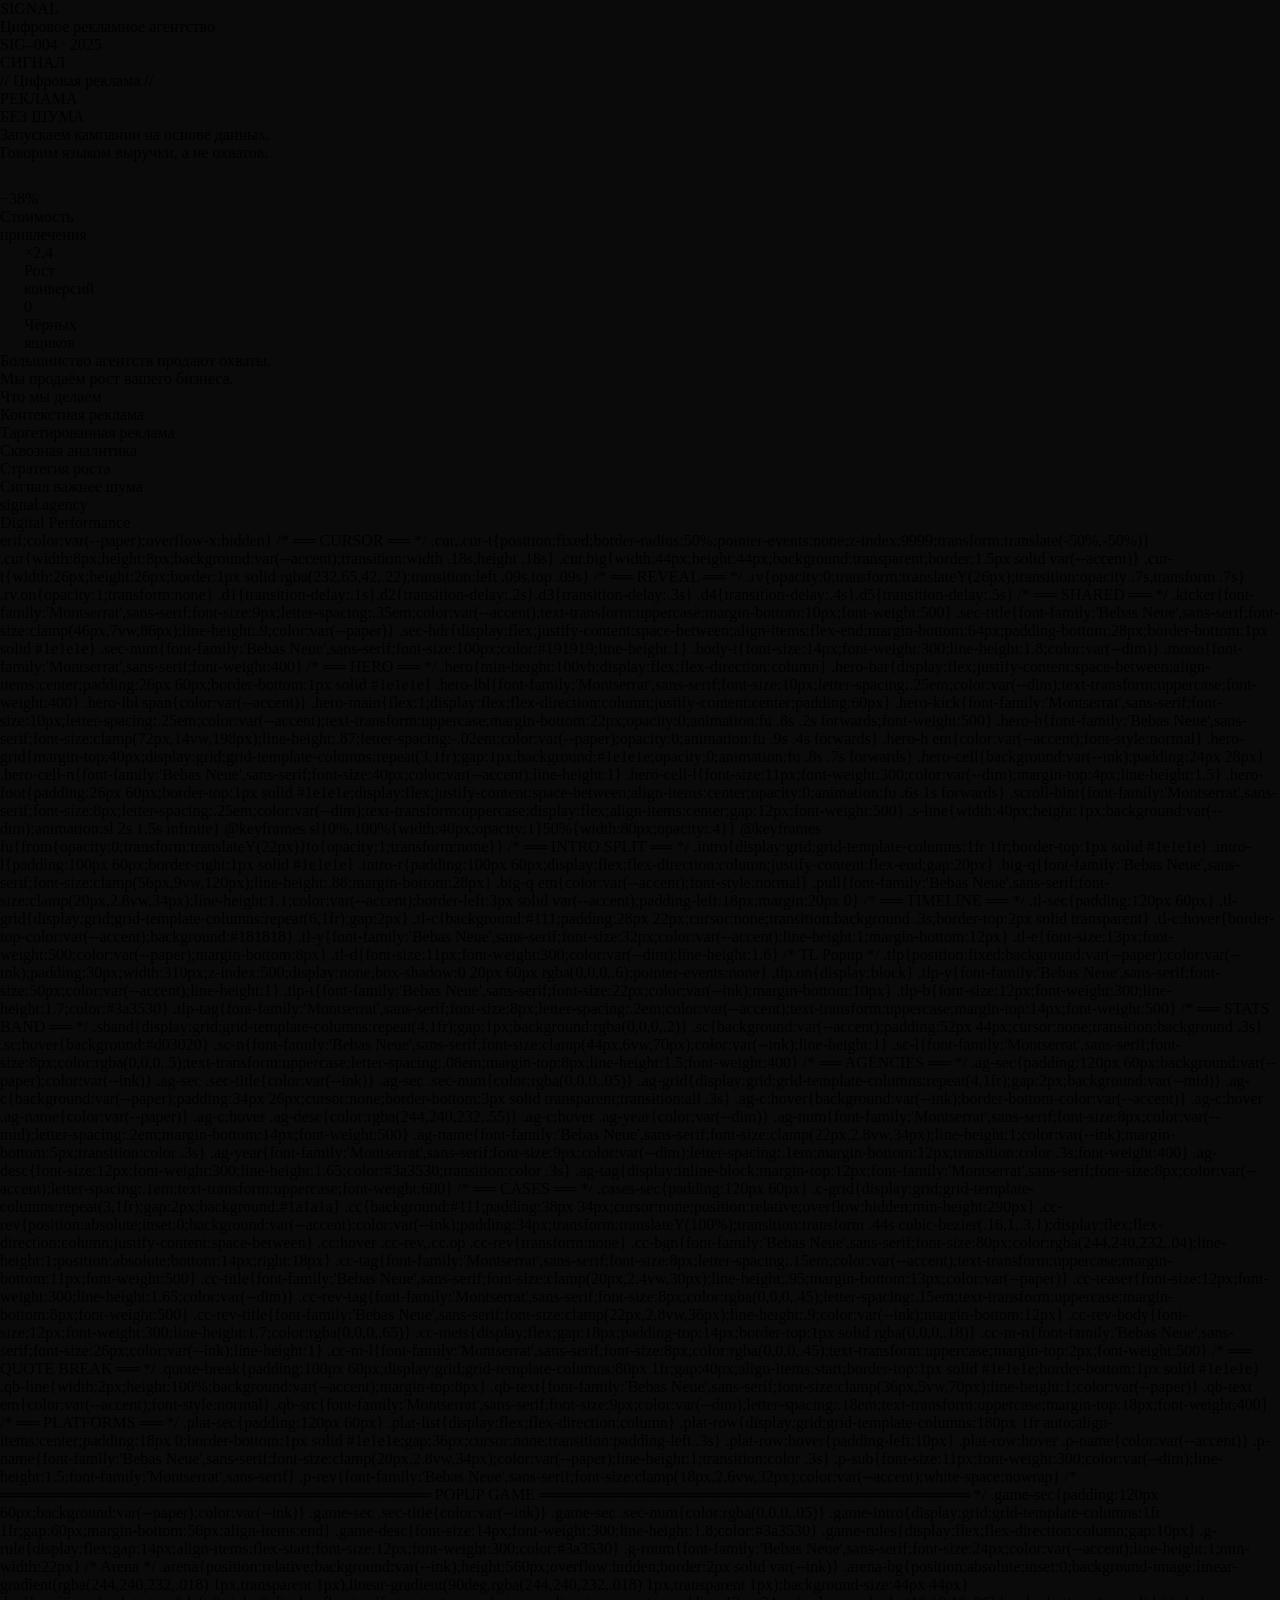
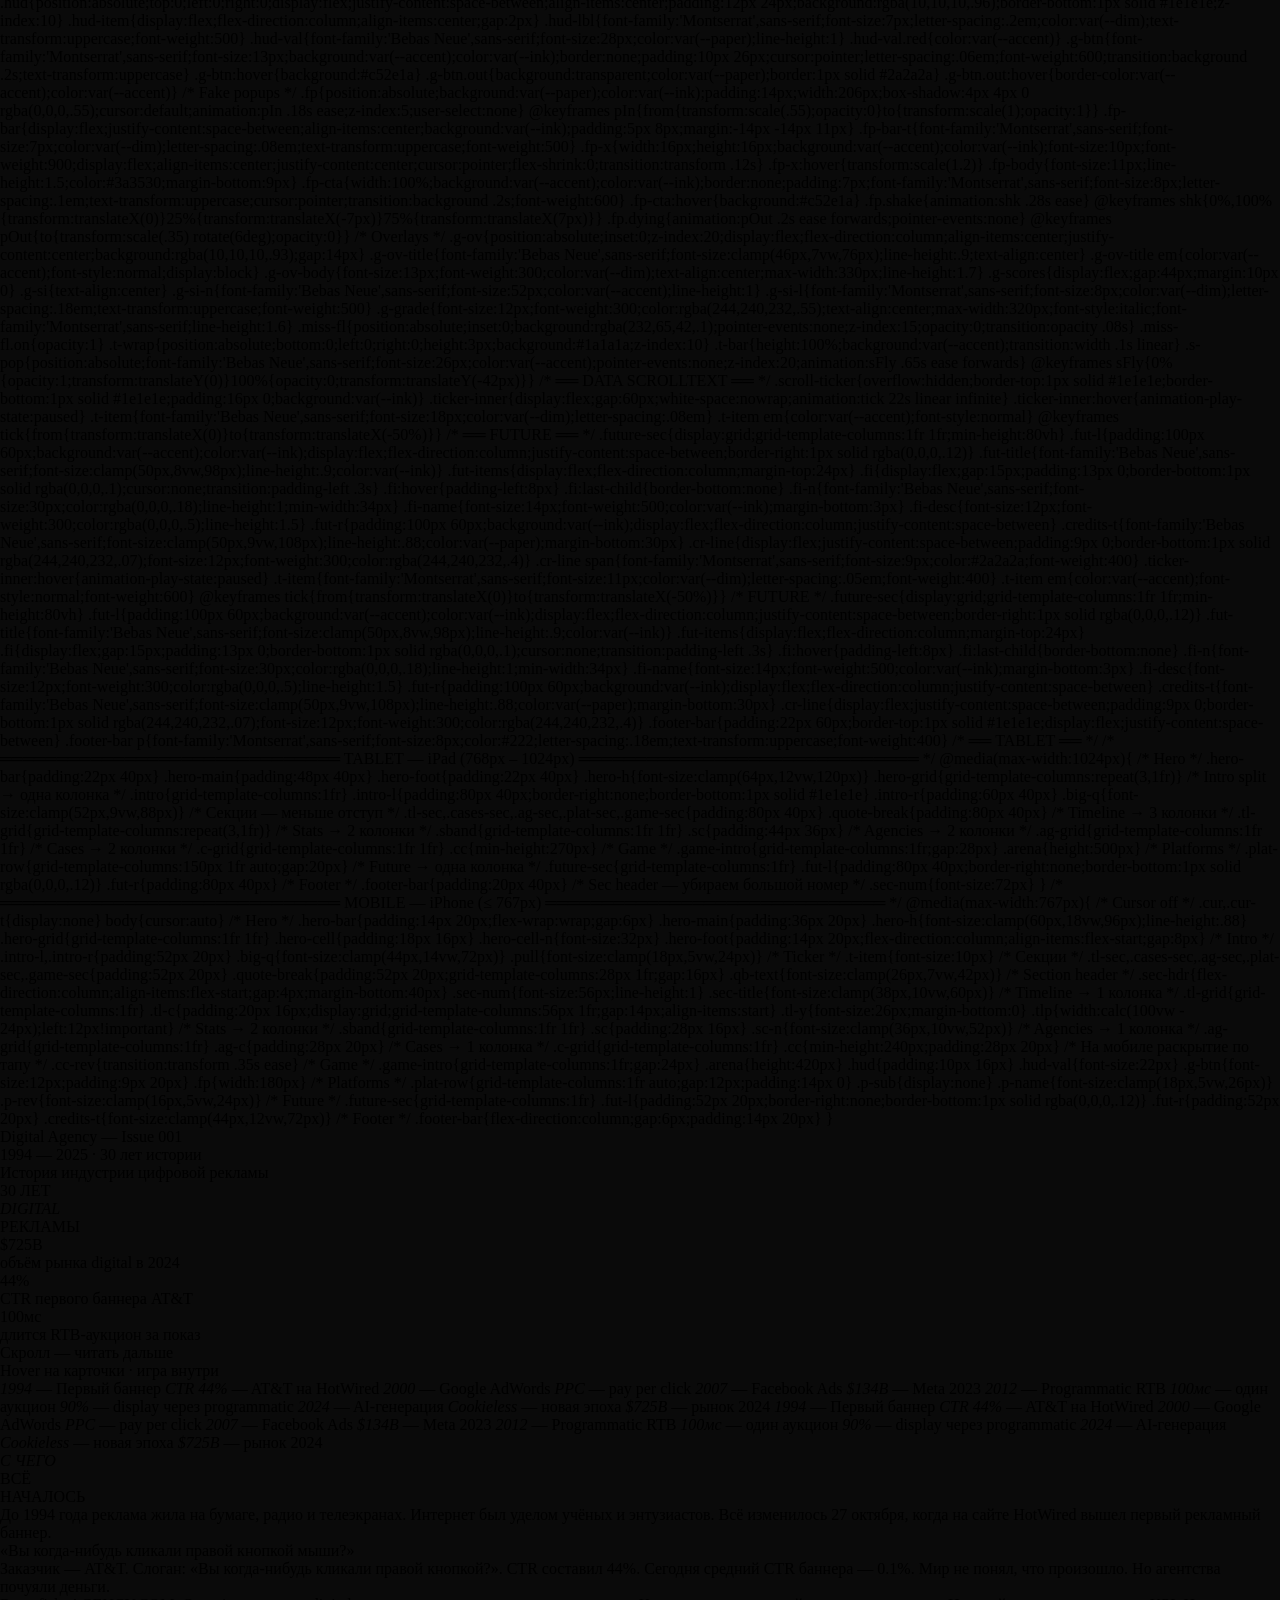
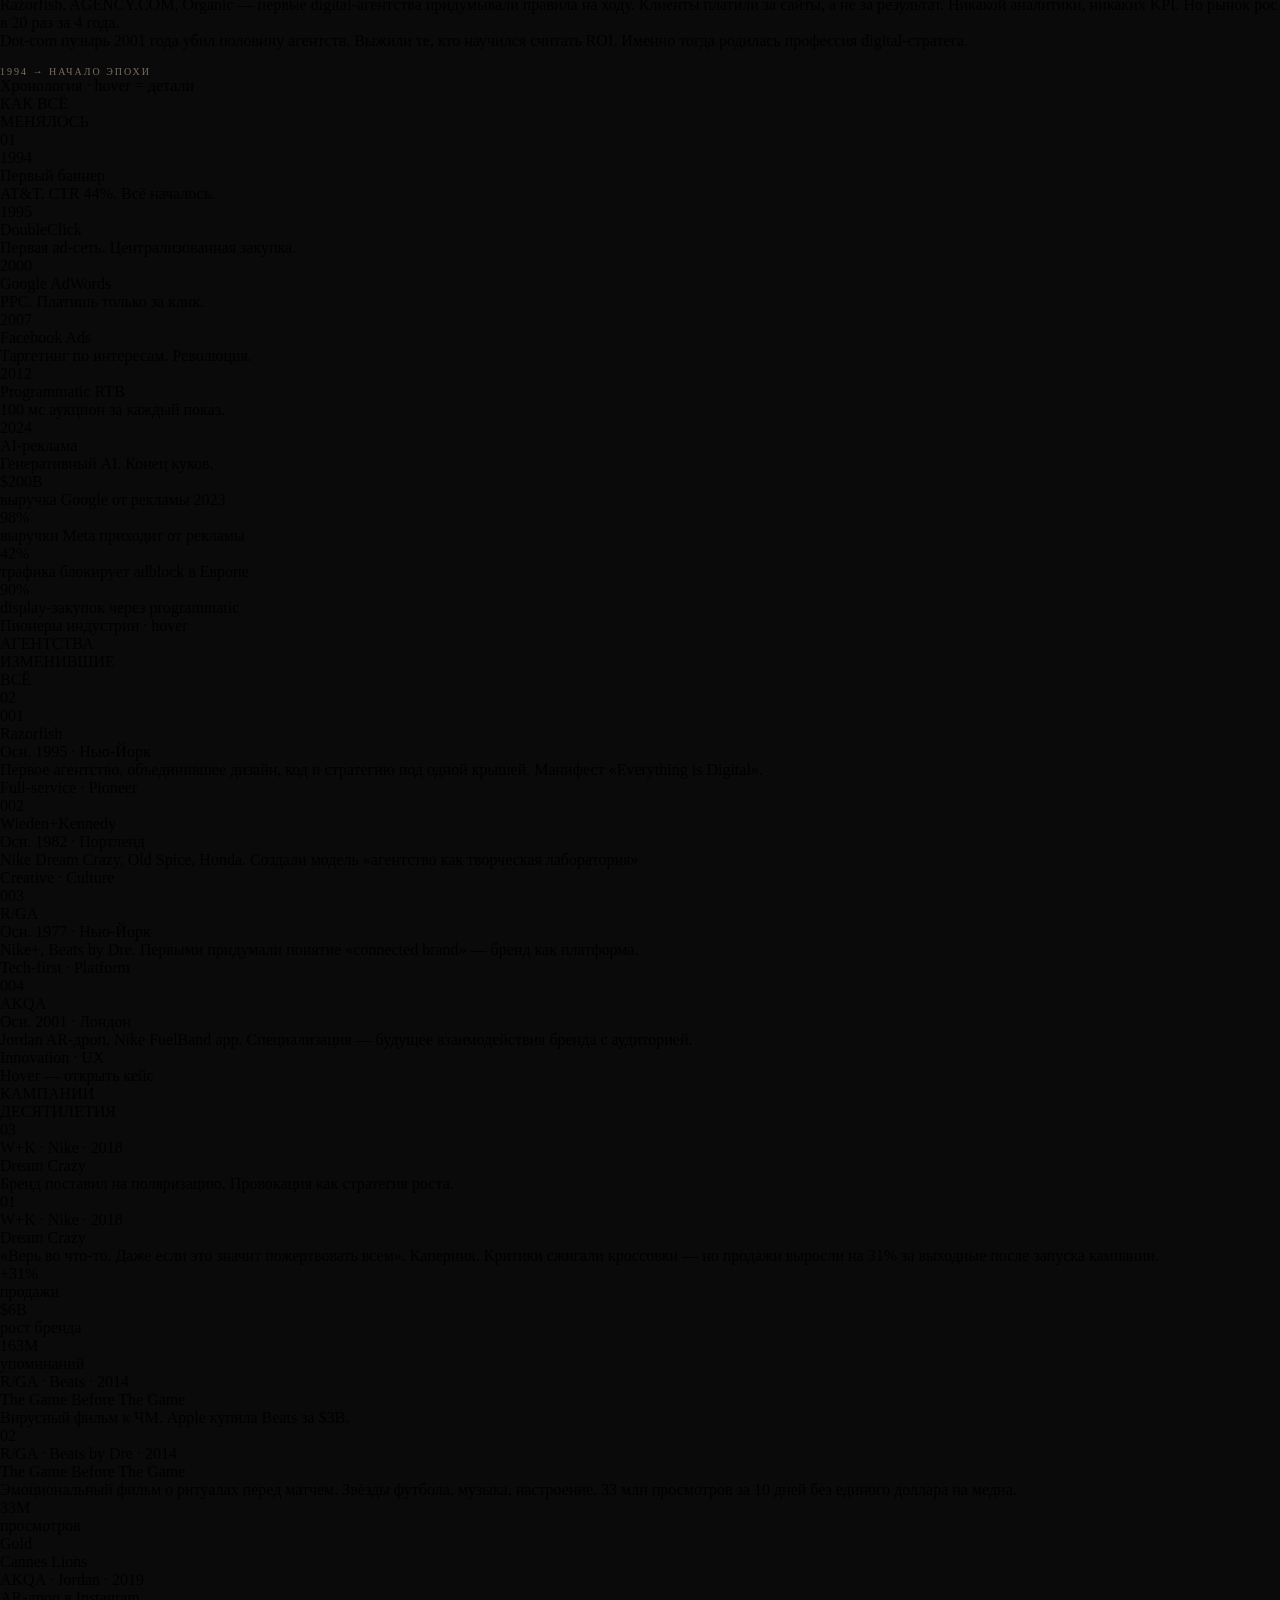
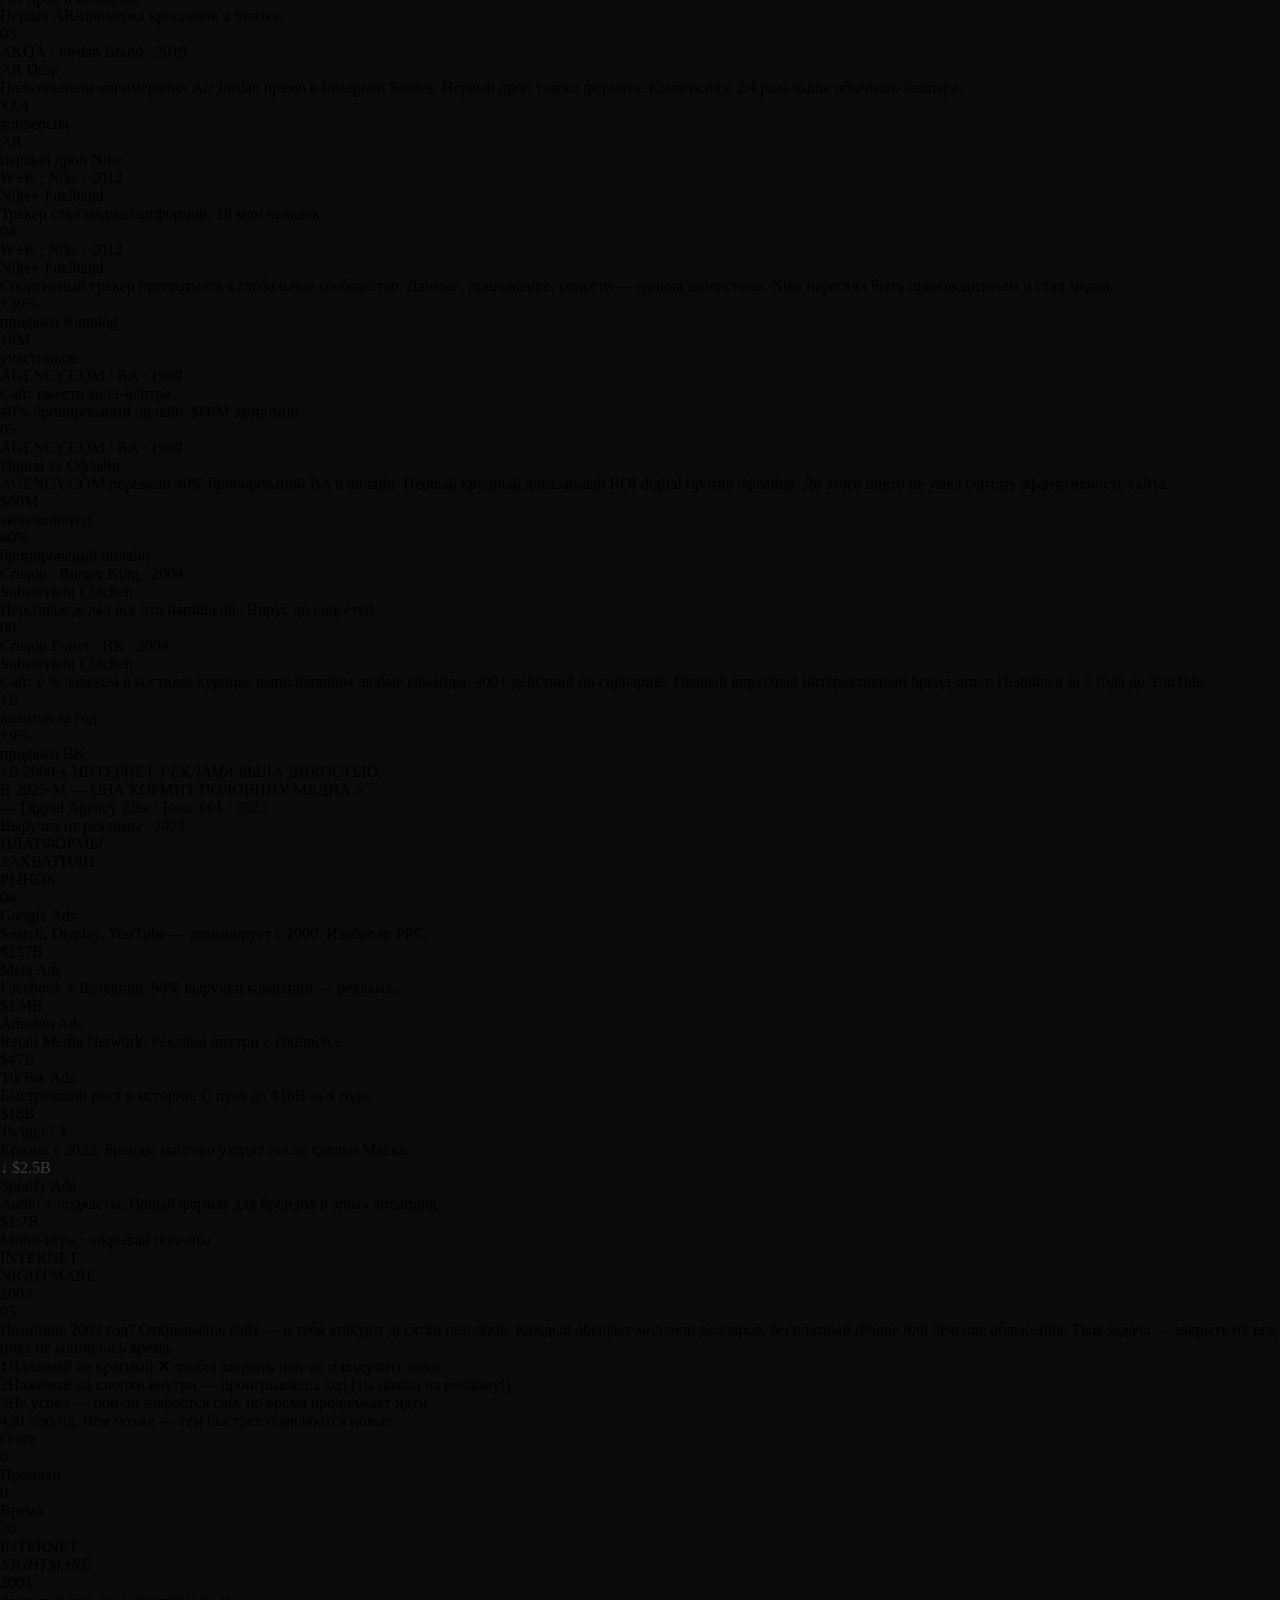
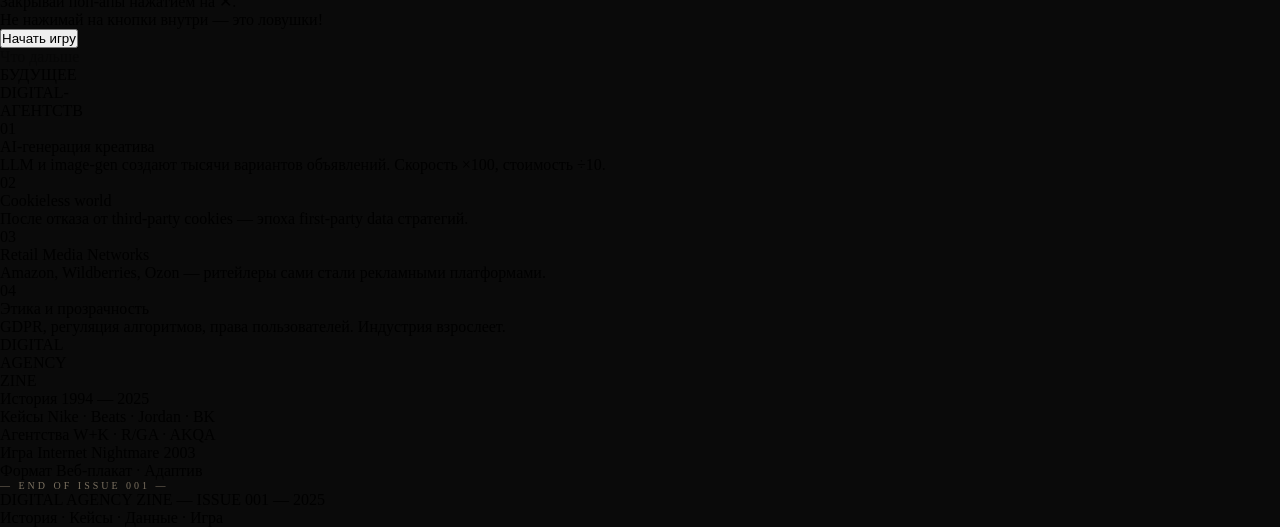
==== commit 3935ad70: "Update i1ndex.html" ====
--- a/i1ndex.html
+++ b/i1ndex.html
@@ -10,7 +10,322 @@
 :root{--ink:#0a0a0a;--paper:#f4f0e8;--accent:#e8412a;--dim:#7a7060;--mid:#c8c0b0}
 *{margin:0;padding:0;box-sizing:border-box}
 html{scroll-behavior:smooth}
-body{background:var(--ink);font-family:'DM Sans',sans-serif;color:var(--paper);overflow-x:hidden}
+body{background:var(--ink);font-family:'DM Sans',sans-s<!DOCTYPE html>
+<html lang="ru">
+<head>
+<meta charset="UTF-8">
+<title>SIGNAL — Плакат 4</title>
+<link href="https://fonts.googleapis.com/css2?family=Montserrat:wght@400;500;600;700;900&family=Martian+Mono:wght@400;600&display=swap" rel="stylesheet">
+<style>
+* { margin: 0; padding: 0; box-sizing: border-box; }
+body { width: 800px; height: 1100px; overflow: hidden; background: #EEECE7; }
+
+.poster {
+  width: 800px;
+  height: 1100px;
+  background: #EEECE7;
+  position: relative;
+  overflow: hidden;
+  font-family: 'Montserrat', sans-serif;
+  display: flex;
+  flex-direction: column;
+}
+
+/* BLACK HEADER */
+.top {
+  background: #111111;
+  height: 72px;
+  flex-shrink: 0;
+  display: flex;
+  align-items: center;
+  padding: 0 56px;
+  justify-content: space-between;
+}
+
+.logo {
+  font-weight: 900;
+  font-size: 17px;
+  letter-spacing: 0.35em;
+  color: #E8430A;
+}
+
+.top-meta {
+  font-family: 'Martian Mono', monospace;
+  font-size: 9px;
+  color: rgba(255,255,255,0.25);
+  letter-spacing: 0.12em;
+  text-transform: uppercase;
+  text-align: right;
+  line-height: 1.8;
+}
+
+/* ORANGE BIG BLOCK */
+.orange-block {
+  background: #E8430A;
+  padding: 40px 56px 36px;
+  flex-shrink: 0;
+  position: relative;
+  overflow: hidden;
+}
+
+/* Big faint text behind */
+.bg-text {
+  position: absolute;
+  bottom: -24px;
+  right: -16px;
+  font-weight: 900;
+  font-size: 160px;
+  color: rgba(0,0,0,0.08);
+  line-height: 1;
+  letter-spacing: -4px;
+  text-transform: uppercase;
+  user-select: none;
+  white-space: nowrap;
+  pointer-events: none;
+}
+
+.ob-pre {
+  font-family: 'Martian Mono', monospace;
+  font-size: 10px;
+  color: rgba(255,255,255,0.55);
+  letter-spacing: 0.22em;
+  text-transform: uppercase;
+  margin-bottom: 16px;
+}
+
+.ob-h1 {
+  font-weight: 900;
+  font-size: 100px;
+  color: #FFFFFF;
+  line-height: 0.9;
+  letter-spacing: -3px;
+  text-transform: uppercase;
+  position: relative;
+  z-index: 1;
+}
+
+.ob-sub {
+  margin-top: 20px;
+  font-weight: 600;
+  font-size: 14px;
+  color: rgba(255,255,255,0.72);
+  line-height: 1.6;
+  max-width: 460px;
+  position: relative;
+  z-index: 1;
+}
+
+/* BODY */
+.body {
+  flex: 1;
+  padding: 36px 56px 0;
+  position: relative;
+}
+
+/* Left orange rule */
+.body::before {
+  content: '';
+  position: absolute;
+  top: 0;
+  bottom: 0;
+  left: 0;
+  width: 8px;
+  background: #E8430A;
+}
+
+/* Stats */
+.stats {
+  display: grid;
+  grid-template-columns: repeat(3, 1fr);
+  gap: 0;
+  border-bottom: 2px solid #111;
+  margin-bottom: 32px;
+  padding-bottom: 28px;
+}
+
+.stat {
+  padding-right: 24px;
+  border-right: 1px solid rgba(0,0,0,0.1);
+}
+.stat:last-child { border-right: none; padding-right: 0; }
+
+.stat-val {
+  font-weight: 900;
+  font-size: 54px;
+  color: #E8430A;
+  line-height: 1;
+  margin-bottom: 6px;
+  letter-spacing: -1.5px;
+}
+
+.stat-label {
+  font-family: 'Martian Mono', monospace;
+  font-size: 9px;
+  color: #777;
+  letter-spacing: 0.12em;
+  text-transform: uppercase;
+  line-height: 1.6;
+}
+
+/* Black manifesto strip */
+.manifesto {
+  background: #111111;
+  margin: 0 -56px;
+  padding: 28px 56px 28px 64px;
+  display: flex;
+  gap: 18px;
+  align-items: center;
+  margin-bottom: 32px;
+}
+
+.m-bar {
+  width: 4px;
+  height: 52px;
+  background: #E8430A;
+  flex-shrink: 0;
+}
+
+.m-text {
+  font-weight: 700;
+  font-size: 22px;
+  color: #FFFFFF;
+  line-height: 1.3;
+  letter-spacing: -0.2px;
+}
+.m-text span { color: #E8430A; }
+
+/* Services */
+.srv-title {
+  font-family: 'Martian Mono', monospace;
+  font-size: 9px;
+  color: #AAA;
+  letter-spacing: 0.18em;
+  text-transform: uppercase;
+  margin-bottom: 14px;
+}
+
+.srv-grid {
+  display: grid;
+  grid-template-columns: 1fr 1fr;
+  gap: 8px;
+}
+
+.srv-item {
+  display: flex;
+  align-items: center;
+  gap: 10px;
+  padding: 12px 16px;
+  border: 1px solid rgba(0,0,0,0.1);
+  background: rgba(255,255,255,0.45);
+}
+
+.srv-sq {
+  width: 7px;
+  height: 7px;
+  background: #E8430A;
+  flex-shrink: 0;
+}
+
+.srv-name {
+  font-family: 'Martian Mono', monospace;
+  font-weight: 600;
+  font-size: 11px;
+  color: #333;
+  letter-spacing: 0.03em;
+}
+
+/* FOOTER */
+.footer {
+  background: #E8430A;
+  height: 56px;
+  flex-shrink: 0;
+  display: flex;
+  align-items: center;
+  padding: 0 56px;
+  justify-content: space-between;
+  margin-top: auto;
+}
+
+.f-left {
+  font-weight: 700;
+  font-size: 12px;
+  color: #FFFFFF;
+  letter-spacing: 0.14em;
+  text-transform: uppercase;
+}
+
+.f-right {
+  font-family: 'Martian Mono', monospace;
+  font-size: 9px;
+  color: rgba(255,255,255,0.55);
+  letter-spacing: 0.14em;
+  text-align: right;
+  line-height: 1.8;
+}
+</style>
+</head>
+<body>
+<div class="poster">
+
+  <div class="top">
+    <div class="logo">SIGNAL</div>
+    <div class="top-meta">Цифровое рекламное агентство<br>SIG–004 · 2025</div>
+  </div>
+
+  <div class="orange-block">
+    <div class="bg-text">СИГНАЛ</div>
+    <div class="ob-pre">// Цифровая реклама //</div>
+    <div class="ob-h1">РЕКЛАМА<br>БЕЗ ШУМА</div>
+    <div class="ob-sub">
+      Запускаем кампании на основе данных.<br>
+      Говорим языком выручки, а не охватов.
+    </div>
+  </div>
+
+  <div class="body">
+    <div style="margin-bottom:28px"></div>
+
+    <div class="stats">
+      <div class="stat">
+        <div class="stat-val">−38%</div>
+        <div class="stat-label">Стоимость<br>привлечения</div>
+      </div>
+      <div class="stat" style="padding-left:24px">
+        <div class="stat-val">×2.4</div>
+        <div class="stat-label">Рост<br>конверсий</div>
+      </div>
+      <div class="stat" style="padding-left:24px">
+        <div class="stat-val">0</div>
+        <div class="stat-label">Чёрных<br>ящиков</div>
+      </div>
+    </div>
+
+    <div class="manifesto">
+      <div class="m-bar"></div>
+      <div class="m-text">
+        <span>Большинство агентств продают охваты.</span><br>
+        Мы продаём рост вашего бизнеса.
+      </div>
+    </div>
+
+    <div class="srv-title">Что мы делаем</div>
+    <div class="srv-grid">
+      <div class="srv-item"><div class="srv-sq"></div><div class="srv-name">Контекстная реклама</div></div>
+      <div class="srv-item"><div class="srv-sq"></div><div class="srv-name">Таргетированная реклама</div></div>
+      <div class="srv-item"><div class="srv-sq"></div><div class="srv-name">Сквозная аналитика</div></div>
+      <div class="srv-item"><div class="srv-sq"></div><div class="srv-name">Стратегия роста</div></div>
+    </div>
+  </div>
+
+  <div class="footer">
+    <div class="f-left">Сигнал важнее шума</div>
+    <div class="f-right">signal.agency<br>Digital Performance</div>
+  </div>
+
+</div>
+</body>
+</html>
+erif;color:var(--paper);overflow-x:hidden}
 
 /* ══ CURSOR ══ */
 .cur,.cur-t{position:fixed;border-radius:50%;pointer-events:none;z-index:9999;transform:translate(-50%,-50%)}
